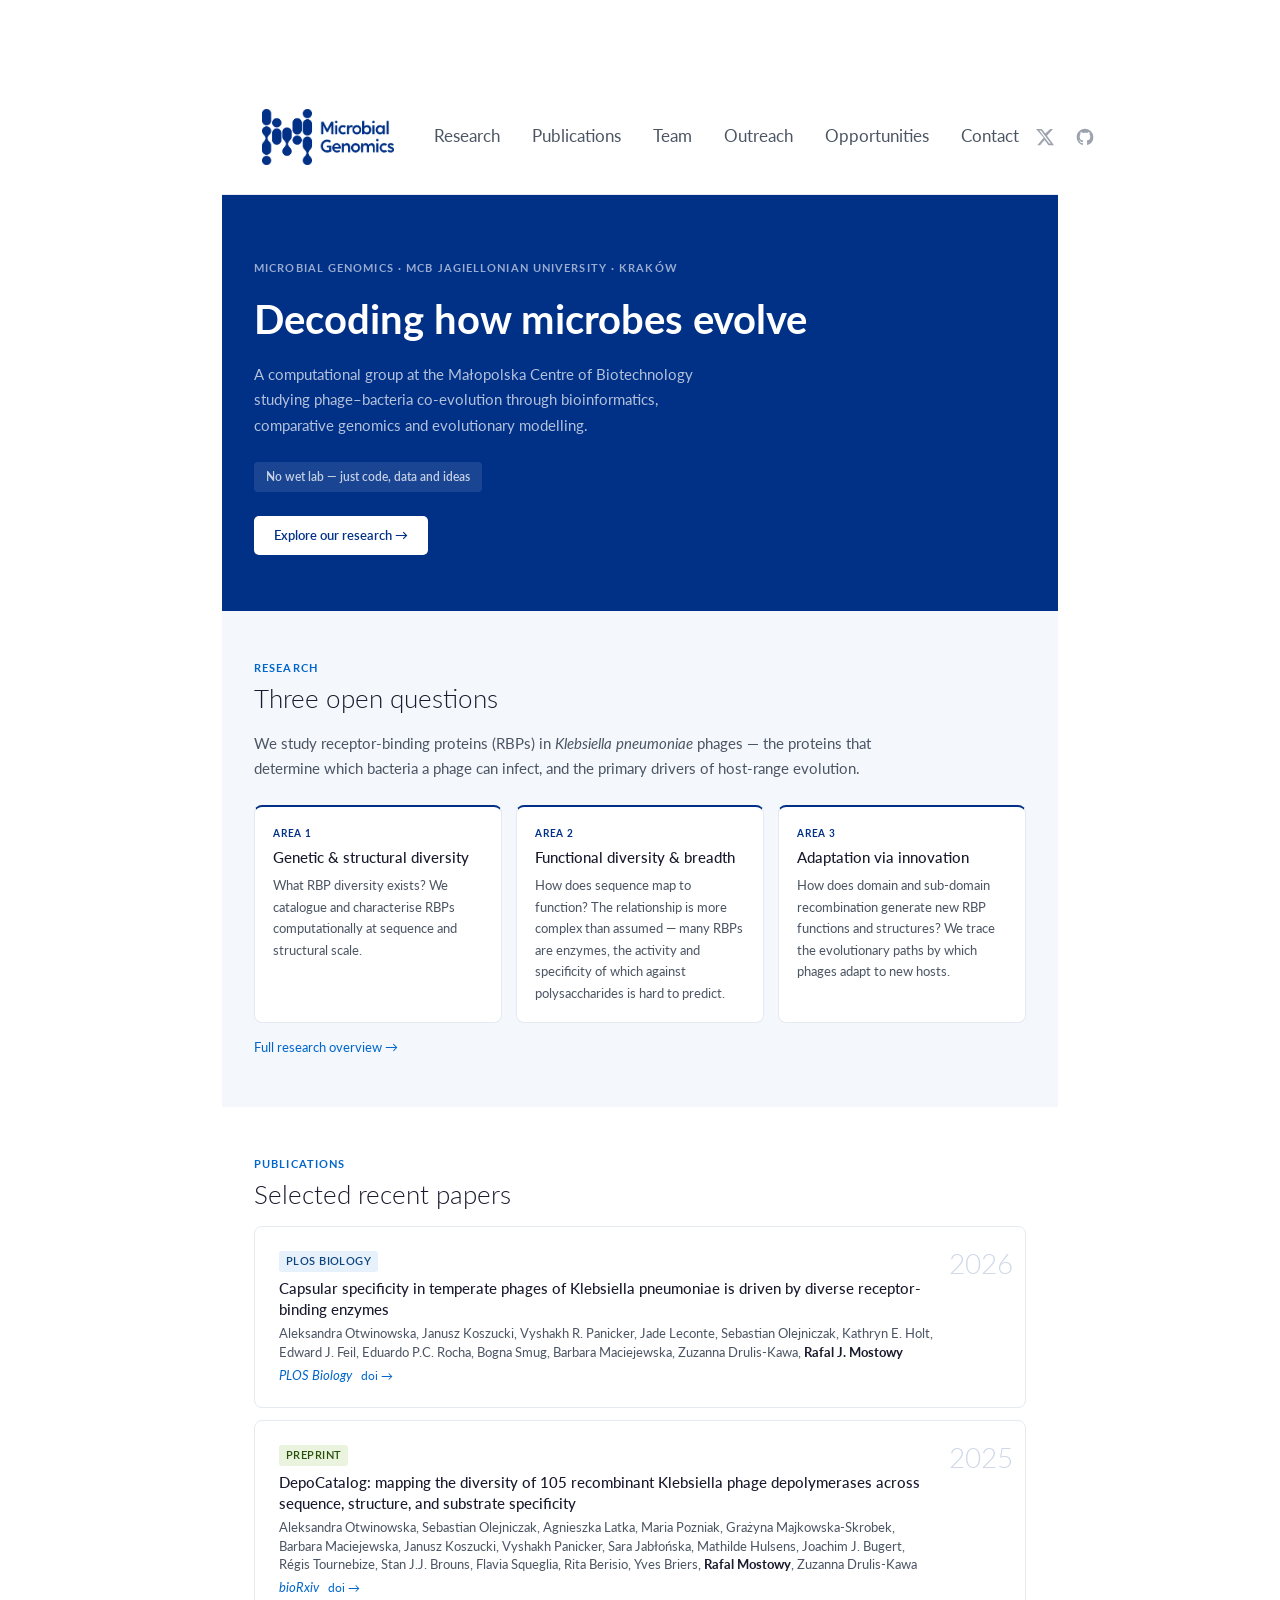
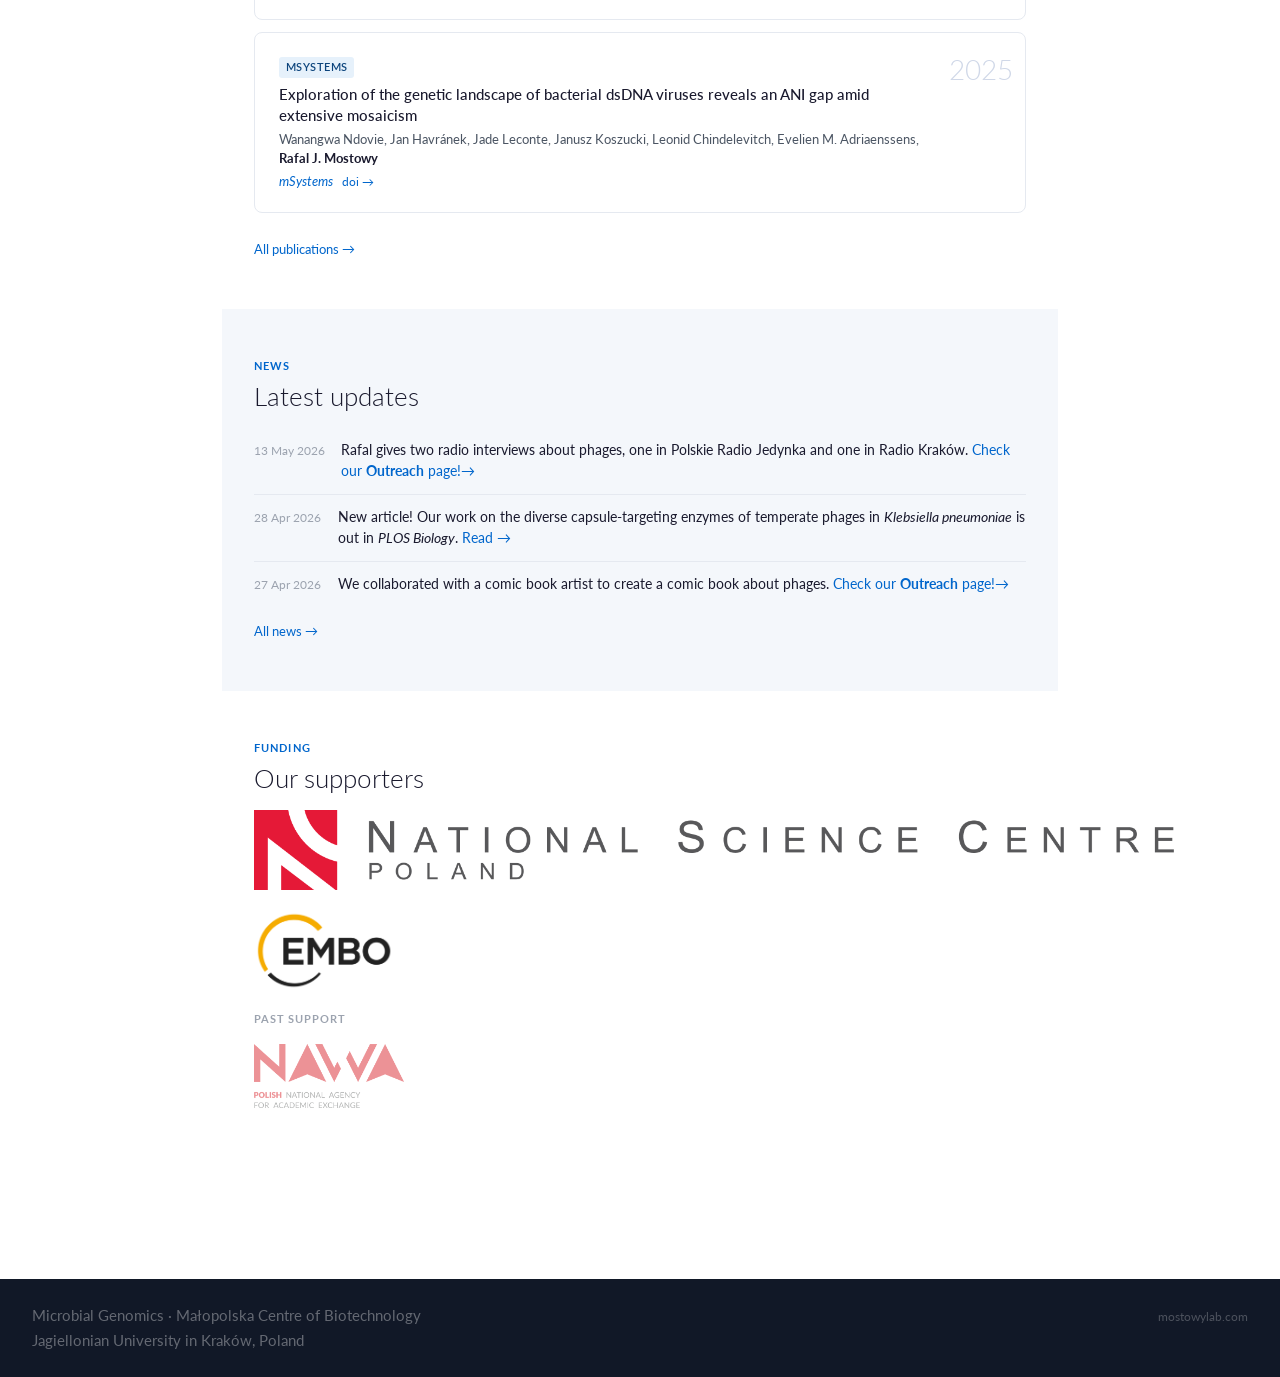
==== index.html @ a16e52ce "Built site for gh-pages" ====
<!DOCTYPE html>
<html xmlns="http://www.w3.org/1999/xhtml" lang="en" xml:lang="en"><head>

<meta charset="utf-8">
<meta name="generator" content="quarto-1.9.37">

<meta name="viewport" content="width=device-width, initial-scale=1.0, user-scalable=yes">


<title>Microbial Genomics — Mostowy Lab – Microbial Genomics</title>
<style>
/* Default styles provided by pandoc.
** See https://pandoc.org/MANUAL.html#variables-for-html for config info.
*/
code{white-space: pre-wrap;}
span.smallcaps{font-variant: small-caps;}
div.columns{display: flex; gap: min(4vw, 1.5em);}
div.column{flex: auto; overflow-x: auto;}
div.hanging-indent{margin-left: 1.5em; text-indent: -1.5em;}
ul.task-list{list-style: none;}
ul.task-list li input[type="checkbox"] {
  width: 0.8em;
  margin: 0 0.8em 0.2em -1em; /* quarto-specific, see https://github.com/quarto-dev/quarto-cli/issues/4556 */ 
  vertical-align: middle;
}
</style>


<script src="site_libs/quarto-nav/quarto-nav.js"></script>
<script src="site_libs/quarto-nav/headroom.min.js"></script>
<script src="site_libs/clipboard/clipboard.min.js"></script>
<script src="site_libs/quarto-search/autocomplete.umd.js"></script>
<script src="site_libs/quarto-search/fuse.min.js"></script>
<script src="site_libs/quarto-search/quarto-search.js"></script>
<meta name="quarto:offset" content="./">
<link href="./assets/favicon.png" rel="icon" type="image/png">
<script src="site_libs/quarto-html/quarto.js" type="module"></script>
<script src="site_libs/quarto-html/tabsets/tabsets.js" type="module"></script>
<script src="site_libs/quarto-html/popper.min.js"></script>
<script src="site_libs/quarto-html/tippy.umd.min.js"></script>
<script src="site_libs/quarto-html/anchor.min.js"></script>
<link href="site_libs/quarto-html/tippy.css" rel="stylesheet">
<link href="site_libs/quarto-html/quarto-syntax-highlighting-7f8f88aac4f3542376d5c11b86a4c14d.css" rel="stylesheet" id="quarto-text-highlighting-styles">
<script src="site_libs/bootstrap/bootstrap.min.js"></script>
<link href="site_libs/bootstrap/bootstrap-icons.css" rel="stylesheet">
<link href="site_libs/bootstrap/bootstrap-13ce6108a38e2e1c3322c3dd5537827d.min.css" rel="stylesheet" append-hash="true" id="quarto-bootstrap" data-mode="light">
<script id="quarto-search-options" type="application/json">{
  "location": "navbar",
  "copy-button": false,
  "collapse-after": 3,
  "panel-placement": "end",
  "type": "overlay",
  "limit": 50,
  "keyboard-shortcut": [
    "f",
    "/",
    "s"
  ],
  "show-item-context": false,
  "language": {
    "search-no-results-text": "No results",
    "search-matching-documents-text": "matching documents",
    "search-copy-link-title": "Copy link to search",
    "search-hide-matches-text": "Hide additional matches",
    "search-more-match-text": "more match in this document",
    "search-more-matches-text": "more matches in this document",
    "search-clear-button-title": "Clear",
    "search-text-placeholder": "",
    "search-detached-cancel-button-title": "Cancel",
    "search-submit-button-title": "Submit",
    "search-label": "Search"
  }
}</script>
<style>html{ scroll-behavior: smooth; }</style>


<link rel="stylesheet" href="styles.css">
<meta property="og:title" content="Microbial Genomics — Mostowy Lab">
<meta property="og:image" content="https://mostowylab.com/assets/logo.png">
<meta property="og:site_name" content="Microbial Genomics">
<meta property="og:image:alt" content="Microbial Genomics">
<meta property="og:image:height" content="1140">
<meta property="og:image:width" content="2690">
<meta name="twitter:title" content="Microbial Genomics — Mostowy Lab">
<meta name="twitter:image" content="https://mostowylab.com/assets/logo.png">
<meta name="twitter:image:alt" content="Microbial Genomics">
<meta name="twitter:image-height" content="1140">
<meta name="twitter:image-width" content="2690">
<meta name="twitter:card" content="summary_large_image">
</head>

<body class="nav-fixed quarto-light">

<div id="quarto-search-results"></div>
  <header id="quarto-header" class="headroom fixed-top">
    <nav class="navbar navbar-expand-lg " data-bs-theme="dark">
      <div class="navbar-container container-fluid">
        <div class="quarto-navbar-tools tools-end">
</div>
          <div id="quarto-search" class="" title="Search"></div>
      </div> <!-- /container-fluid -->
    </nav>
</header>
<!-- content -->
<div id="quarto-content" class="quarto-container page-columns page-rows-contents page-layout-full page-navbar">
<!-- sidebar -->
<!-- margin-sidebar -->
    
<!-- main -->
<main class="content column-page" id="quarto-document-content"><header id="title-block-header" class="quarto-title-block"></header>
<nav id="site-nav">
  <div id="nav-left"></div>

  <div id="site-nav-inner">
    <a href="./" id="nav-logo">
      <img src="assets/logo.png" alt="Microbial Genomics">
    </a>
    <div id="nav-links">
      <a href="research.html">Research</a>
      <a href="publications.html">Publications</a>
      <a href="team.html">Team</a>
      <a href="outreach.html">Outreach</a>
      <a href="opportunities.html">Opportunities</a>
      <a href="contact.html">Contact</a>
    </div>
  </div>

  <div id="nav-right">
    <div id="nav-icons">
      <a href="https://twitter.com/RafalMostowy" target="_blank" aria-label="Twitter">
        <svg xmlns="http://www.w3.org/2000/svg" width="20" height="20" viewbox="0 0 24 24" fill="currentColor"><path d="M18.244 2.25h3.308l-7.227 8.26 8.502 11.24H16.17l-4.714-6.231-5.401 6.231H2.744l7.737-8.835L1.254 2.25H8.08l4.253 5.622 5.912-5.622zm-1.161 17.52h1.833L7.084 4.126H5.117z"></path></svg>
      </a>
      <a href="https://github.com/bioinf-mcb" target="_blank" aria-label="GitHub">
        <svg xmlns="http://www.w3.org/2000/svg" width="20" height="20" viewbox="0 0 24 24" fill="currentColor"><path d="M12 2C6.477 2 2 6.484 2 12.017c0 4.425 2.865 8.18 6.839 9.504.5.092.682-.217.682-.483 0-.237-.008-.868-.013-1.703-2.782.605-3.369-1.343-3.369-1.343-.454-1.158-1.11-1.466-1.11-1.466-.908-.62.069-.608.069-.608 1.003.07 1.531 1.032 1.531 1.032.892 1.53 2.341 1.088 2.91.832.092-.647.35-1.088.636-1.338-2.22-.253-4.555-1.113-4.555-4.951 0-1.093.39-1.988 1.029-2.688-.103-.253-.446-1.272.098-2.65 0 0 .84-.27 2.75 1.026A9.564 9.564 0 0112 6.844c.85.004 1.705.115 2.504.337 1.909-1.296 2.747-1.027 2.747-1.027.546 1.379.202 2.398.1 2.651.64.7 1.028 1.595 1.028 2.688 0 3.848-2.339 4.695-4.566 4.943.359.309.678.92.678 1.855 0 1.338-.012 2.419-.012 2.747 0 .268.18.58.688.482A10.019 10.019 0 0022 12.017C22 6.484 17.522 2 12 2z"></path></svg>
      </a>
    </div>
    <button id="nav-hamburger" aria-label="Toggle menu" aria-expanded="false">
      <span></span><span></span><span></span>
    </button>
  </div>
</nav>

<style>
#quarto-header { display: none !important; }

/* ── Desktop: 3-column flex ── */
#site-nav {
  position: sticky;
  top: 0;
  z-index: 1000;
  width: 100%;
  background: #fff;
  border-bottom: 0.5px solid #E5E9F0;
  display: flex;
  align-items: center;
  height: 116px;
  padding: 0 40px;
  box-sizing: border-box;
}

#nav-left  { flex: 1; }
#nav-right { flex: 1; display: flex; align-items: center; justify-content: flex-end; gap: 20px; }

#site-nav-inner {
  display: flex;
  align-items: center;
  flex-shrink: 0;
}

#nav-logo {
  display: flex;
  align-items: center;
  margin-right: 24px;
  border: none !important;
  text-decoration: none;
  flex-shrink: 0;
}
#nav-logo img {
  height: 56px;
  width: auto;
  mix-blend-mode: multiply;
  display: block;
}

#nav-links {
  display: flex;
  align-items: center;
  gap: 0;
}
#nav-links a {
  font-family: 'Lato', sans-serif;
  font-size: 17px;
  font-weight: 400;
  color: #4B5563;
  padding: 8px 16px;
  border-radius: 4px;
  border: none !important;
  text-decoration: none;
  white-space: nowrap;
  transition: color 0.15s, background 0.15s;
}
#nav-links a:hover { color: #003087; background: #F4F7FB; }

#nav-icons { display: flex; align-items: center; gap: 20px; }
#nav-icons a {
  color: #9CA3AF;
  border: none !important;
  text-decoration: none;
  display: flex;
  align-items: center;
  transition: color 0.15s;
}
#nav-icons a:hover { color: #003087; }

/* Hamburger — hidden on desktop */
#nav-hamburger {
  display: none;
  flex-direction: column;
  justify-content: center;
  gap: 5px;
  width: 36px;
  height: 36px;
  background: none;
  border: none;
  cursor: pointer;
  padding: 4px;
  border-radius: 4px;
}
#nav-hamburger span {
  display: block;
  width: 24px;
  height: 2px;
  background: #4B5563;
  border-radius: 2px;
  transition: all 0.25s;
  transform-origin: center;
}
/* Animate to X when open */
#nav-hamburger.open span:nth-child(1) { transform: translateY(7px) rotate(45deg); }
#nav-hamburger.open span:nth-child(2) { opacity: 0; }
#nav-hamburger.open span:nth-child(3) { transform: translateY(-7px) rotate(-45deg); }

/* ── Mobile: below 820px ── */
@media (max-width: 820px) {
  #site-nav {
    height: auto;
    min-height: 72px;
    flex-wrap: wrap;
    padding: 0 20px;
    align-items: center;
  }

  /* Hide spacer */
  #nav-left { display: none; }

  /* Logo takes natural width */
  #site-nav-inner { flex: 1; }
  #nav-logo img { height: 40px; }

  /* Right: just icons + hamburger */
  #nav-right {
    flex: 0;
    gap: 16px;
    padding: 16px 0;
  }

  #nav-hamburger { display: flex; }

  /* Nav links: hidden by default, shown when open */
  #nav-links {
    display: none;
    flex-direction: column;
    align-items: flex-start;
    width: 100%;
    padding: 8px 0 16px;
    border-top: 0.5px solid #E5E9F0;
    gap: 0;
    /* Full-width row below logo+icons */
    order: 10;
    flex-basis: 100%;
  }
  #nav-links.open { display: flex; }
  #nav-links a {
    width: 100%;
    font-size: 16px;
    padding: 10px 4px;
    border-radius: 0;
    border-bottom: 0.5px solid #F4F7FB !important;
  }
  #nav-links a:last-child { border-bottom: none !important; }
}
</style>

<script>
document.addEventListener("DOMContentLoaded", function () {
  var btn   = document.getElementById("nav-hamburger");
  var links = document.getElementById("nav-links");
  if (!btn || !links) return;
  btn.addEventListener("click", function () {
    var open = links.classList.toggle("open");
    btn.classList.toggle("open", open);
    btn.setAttribute("aria-expanded", open);
  });
  // Close menu when a link is clicked
  links.querySelectorAll("a").forEach(function (a) {
    a.addEventListener("click", function () {
      links.classList.remove("open");
      btn.classList.remove("open");
      btn.setAttribute("aria-expanded", false);
    });
  });
});
</script>




<!-- HERO -->
<div class="hero-section">
  <div class="hero-inner">
    <div class="hero-eyebrow">Microbial Genomics · MCB Jagiellonian University · Kraków</div>
    <h1 class="hero-h1"><strong>Decoding how microbes evolve</strong></h1>
    <p class="hero-sub">A computational group at the Małopolska Centre of Biotechnology studying phage–bacteria co-evolution through bioinformatics, comparative genomics and evolutionary modelling.</p>
    <div class="hero-badge">No wet lab — just code, data and ideas</div><br>
    <a class="hero-cta" href="research.html">Explore our research →</a>
  </div>
</div>

<!-- RESEARCH AREAS -->
<div class="section-wrap section-wrap--surface">
  <div class="section-inner">
    <div class="eyebrow">Research</div>
    <h2 class="section-title anchored">Three open questions</h2>
    <p class="section-sub">We study receptor-binding proteins (RBPs) in <em>Klebsiella pneumoniae</em> phages — the proteins that determine which bacteria a phage can infect, and the primary drivers of host-range evolution.</p>
    <div class="cards-grid">
      <div class="research-card">
        <div class="card-area">Area 1</div>
        <div class="card-title">Genetic &amp; structural diversity</div>
        <div class="card-body">What RBP diversity exists? We catalogue and characterise RBPs computationally at sequence and structural scale.</div>
      </div>
      <div class="research-card">
        <div class="card-area">Area 2</div>
        <div class="card-title">Functional diversity &amp; breadth</div>
        <div class="card-body">How does sequence map to function? The relationship is more complex than assumed — many RBPs are enzymes, the activity and specificity of which against polysaccharides is hard to predict.</div>
      </div>
      <div class="research-card">
        <div class="card-area">Area 3</div>
        <div class="card-title">Adaptation via innovation</div>
        <div class="card-body">How does domain and sub-domain recombination generate new RBP functions and structures? We trace the evolutionary paths by which phages adapt to new hosts.</div>
      </div>
    </div>
    <a class="section-more" href="research.html">Full research overview →</a>
  </div>
</div>
<div class="section-wrap section-wrap--white"><div class="section-inner"><div class="eyebrow">Publications</div><h2 class="section-title anchored">Selected recent papers</h2><div class="pub-list"><div class="pub-card"><div><div class="pub-badges"><span class="pub-badge badge-published">PLOS Biology</span></div><div class="pub-title">Capsular specificity in temperate phages of Klebsiella pneumoniae is driven by diverse receptor-binding enzymes</div><div class="pub-authors">Aleksandra Otwinowska, Janusz Koszucki, Vyshakh R. Panicker, Jade Leconte, Sebastian Olejniczak, Kathryn E. Holt, Edward J. Feil, Eduardo P.C. Rocha, Bogna Smug, Barbara Maciejewska, Zuzanna Drulis-Kawa, <span class="pi">Rafal J. Mostowy</span></div><div class="pub-journal"><em>PLOS Biology</em> <a class="pub-doi" href="https://doi.org/10.1371/journal.pbio.3003716" target="_blank">doi →</a></div></div><div class="pub-year-big">2026</div></div>
<div class="pub-card"><div><div class="pub-badges"><span class="pub-badge badge-preprint">Preprint</span></div><div class="pub-title">DepoCatalog: mapping the diversity of 105 recombinant Klebsiella phage depolymerases across sequence, structure, and substrate specificity</div><div class="pub-authors">Aleksandra Otwinowska, Sebastian Olejniczak, Agnieszka Latka, Maria Pozniak, Grażyna Majkowska-Skrobek, Barbara Maciejewska, Janusz Koszucki, Vyshakh Panicker, Sara Jabłońska, Mathilde Hulsens, Joachim J. Bugert, Régis Tournebize, Stan J.J. Brouns, Flavia Squeglia, Rita Berisio, Yves Briers, <span class="pi">Rafal Mostowy</span>, Zuzanna Drulis-Kawa</div><div class="pub-journal"><em>bioRxiv</em> <a class="pub-doi" href="https://doi.org/10.1101/2025.09.09.675204" target="_blank">doi →</a></div></div><div class="pub-year-big">2025</div></div>
<div class="pub-card"><div><div class="pub-badges"><span class="pub-badge badge-published">mSystems</span></div><div class="pub-title">Exploration of the genetic landscape of bacterial dsDNA viruses reveals an ANI gap amid extensive mosaicism</div><div class="pub-authors">Wanangwa Ndovie, Jan Havránek, Jade Leconte, Janusz Koszucki, Leonid Chindelevitch, Evelien M. Adriaenssens, <span class="pi">Rafal J. Mostowy</span></div><div class="pub-journal"><em>mSystems</em> <a class="pub-doi" href="https://doi.org/10.1128/msystems.01661-24" target="_blank">doi →</a></div></div><div class="pub-year-big">2025</div></div>
</div><a class="section-more" href="publications.html">All publications →</a></div></div>
<!-- NEWS -->
<div class="section-wrap section-wrap--surface">
  <div class="section-inner">
    <div class="eyebrow">News</div>
    <h2 class="section-title anchored">Latest updates</h2>
    <div class="news-list">
<div class="news-row">
<div class="news-date">
13 May 2026
</div>
<div class="news-text">
Rafal gives two radio interviews about phages, one in Polskie Radio Jedynka and one in Radio Kraków. <a href="https://mostowylab.com/outreach.html" target="_blank">Check our <strong>Outreach</strong> page!→</a>
</div>
</div>
<div class="news-row">
<div class="news-date">
28 Apr 2026
</div>
<div class="news-text">
New article! Our work on the diverse capsule-targeting enzymes of temperate phages in <em>Klebsiella pneumoniae</em> is out in <em>PLOS Biology</em>. <a href="https://doi.org/10.1101/2025.06.25.661490" target="_blank">Read →</a>
</div>
</div>
<div class="news-row">
<div class="news-date">
27 Apr 2026
</div>
<div class="news-text">
We collaborated with a comic book artist to create a comic book about phages. <a href="https://mostowylab.com/outreach.html" target="_blank">Check our <strong>Outreach</strong> page!→</a>
</div>
</div>
    </div>
    <a class="section-more" href="news.html">All news →</a>
  </div>
</div>

<!-- FUNDING -->
<div class="section-wrap section-wrap--white">
  <div class="section-inner">
    <div class="eyebrow">Funding</div>
    <h2 class="section-title anchored">Our supporters</h2>
    <div class="funder-row">
      <img src="assets/ncn_logo.png" alt="National Science Centre Poland (NCN)">
      <img src="assets/embo_logo.png" alt="EMBO">
    </div>
    <div class="funder-past-label">Past support</div>
    <div class="funder-row funder-row--past">
      <img src="assets/nawa_logo.png" alt="NAWA">
    </div>
  </div>
</div>



</main> <!-- /main -->
<script id="quarto-html-after-body" type="application/javascript">
  window.document.addEventListener("DOMContentLoaded", function (event) {
    const icon = "";
    const anchorJS = new window.AnchorJS();
    anchorJS.options = {
      placement: 'right',
      icon: icon
    };
    anchorJS.add('.anchored');
    const isCodeAnnotation = (el) => {
      for (const clz of el.classList) {
        if (clz.startsWith('code-annotation-')) {                     
          return true;
        }
      }
      return false;
    }
    const onCopySuccess = function(e) {
      // button target
      const button = e.trigger;
      // don't keep focus
      button.blur();
      // flash "checked"
      button.classList.add('code-copy-button-checked');
      var currentTitle = button.getAttribute("title");
      button.setAttribute("title", "Copied!");
      let tooltip;
      if (window.bootstrap) {
        button.setAttribute("data-bs-toggle", "tooltip");
        button.setAttribute("data-bs-placement", "left");
        button.setAttribute("data-bs-title", "Copied!");
        tooltip = new bootstrap.Tooltip(button, 
          { trigger: "manual", 
            customClass: "code-copy-button-tooltip",
            offset: [0, -8]});
        tooltip.show();    
      }
      setTimeout(function() {
        if (tooltip) {
          tooltip.hide();
          button.removeAttribute("data-bs-title");
          button.removeAttribute("data-bs-toggle");
          button.removeAttribute("data-bs-placement");
        }
        button.setAttribute("title", currentTitle);
        button.classList.remove('code-copy-button-checked');
      }, 1000);
      // clear code selection
      e.clearSelection();
    }
    const getTextToCopy = function(trigger) {
      const outerScaffold = trigger.parentElement.cloneNode(true);
      const codeEl = outerScaffold.querySelector('code');
      for (const childEl of codeEl.children) {
        if (isCodeAnnotation(childEl)) {
          childEl.remove();
        }
      }
      return codeEl.innerText;
    }
    const clipboard = new window.ClipboardJS('.code-copy-button:not([data-in-quarto-modal])', {
      text: getTextToCopy
    });
    clipboard.on('success', onCopySuccess);
    if (window.document.getElementById('quarto-embedded-source-code-modal')) {
      const clipboardModal = new window.ClipboardJS('.code-copy-button[data-in-quarto-modal]', {
        text: getTextToCopy,
        container: window.document.getElementById('quarto-embedded-source-code-modal')
      });
      clipboardModal.on('success', onCopySuccess);
    }
      var localhostRegex = new RegExp(/^(?:http|https):\/\/localhost\:?[0-9]*\//);
      var mailtoRegex = new RegExp(/^mailto:/);
        var filterRegex = new RegExp("https:\/\/mostowylab\.com");
      var isInternal = (href) => {
          return filterRegex.test(href) || localhostRegex.test(href) || mailtoRegex.test(href);
      }
      // Inspect non-navigation links and adorn them if external
     var links = window.document.querySelectorAll('a[href]:not(.nav-link):not(.navbar-brand):not(.toc-action):not(.sidebar-link):not(.sidebar-item-toggle):not(.pagination-link):not(.no-external):not([aria-hidden]):not(.dropdown-item):not(.quarto-navigation-tool):not(.about-link)');
      for (var i=0; i<links.length; i++) {
        const link = links[i];
        if (!isInternal(link.href)) {
          // undo the damage that might have been done by quarto-nav.js in the case of
          // links that we want to consider external
          if (link.dataset.originalHref !== undefined) {
            link.href = link.dataset.originalHref;
          }
            // target, if specified
            link.setAttribute("target", "_blank");
            if (link.getAttribute("rel") === null) {
              link.setAttribute("rel", "noopener");
            }
        }
      }
    function tippyHover(el, contentFn, onTriggerFn, onUntriggerFn) {
      const config = {
        allowHTML: true,
        maxWidth: 500,
        delay: 100,
        arrow: false,
        appendTo: function(el) {
            return el.parentElement;
        },
        interactive: true,
        interactiveBorder: 10,
        theme: 'quarto',
        placement: 'bottom-start',
      };
      if (contentFn) {
        config.content = contentFn;
      }
      if (onTriggerFn) {
        config.onTrigger = onTriggerFn;
      }
      if (onUntriggerFn) {
        config.onUntrigger = onUntriggerFn;
      }
      window.tippy(el, config); 
    }
    const noterefs = window.document.querySelectorAll('a[role="doc-noteref"]');
    for (var i=0; i<noterefs.length; i++) {
      const ref = noterefs[i];
      tippyHover(ref, function() {
        // use id or data attribute instead here
        let href = ref.getAttribute('data-footnote-href') || ref.getAttribute('href');
        try { href = new URL(href).hash; } catch {}
        const id = href.replace(/^#\/?/, "");
        const note = window.document.getElementById(id);
        if (note) {
          return note.innerHTML;
        } else {
          return "";
        }
      });
    }
    const xrefs = window.document.querySelectorAll('a.quarto-xref');
    const processXRef = (id, note) => {
      // Strip column container classes
      const stripColumnClz = (el) => {
        el.classList.remove("page-full", "page-columns");
        if (el.children) {
          for (const child of el.children) {
            stripColumnClz(child);
          }
        }
      }
      stripColumnClz(note)
      if (id === null || id.startsWith('sec-')) {
        // Special case sections, only their first couple elements
        const container = document.createElement("div");
        if (note.children && note.children.length > 2) {
          container.appendChild(note.children[0].cloneNode(true));
          for (let i = 1; i < note.children.length; i++) {
            const child = note.children[i];
            if (child.tagName === "P" && child.innerText === "") {
              continue;
            } else {
              container.appendChild(child.cloneNode(true));
              break;
            }
          }
          if (window.Quarto?.typesetMath) {
            window.Quarto.typesetMath(container);
          }
          return container.innerHTML
        } else {
          if (window.Quarto?.typesetMath) {
            window.Quarto.typesetMath(note);
          }
          return note.innerHTML;
        }
      } else {
        // Remove any anchor links if they are present
        const anchorLink = note.querySelector('a.anchorjs-link');
        if (anchorLink) {
          anchorLink.remove();
        }
        if (window.Quarto?.typesetMath) {
          window.Quarto.typesetMath(note);
        }
        if (note.classList.contains("callout")) {
          return note.outerHTML;
        } else {
          return note.innerHTML;
        }
      }
    }
    for (var i=0; i<xrefs.length; i++) {
      const xref = xrefs[i];
      tippyHover(xref, undefined, function(instance) {
        instance.disable();
        let url = xref.getAttribute('href');
        let hash = undefined; 
        if (url.startsWith('#')) {
          hash = url;
        } else {
          try { hash = new URL(url).hash; } catch {}
        }
        if (hash) {
          const id = hash.replace(/^#\/?/, "");
          const note = window.document.getElementById(id);
          if (note !== null) {
            try {
              const html = processXRef(id, note.cloneNode(true));
              instance.setContent(html);
            } finally {
              instance.enable();
              instance.show();
            }
          } else {
            // See if we can fetch this
            fetch(url.split('#')[0])
            .then(res => res.text())
            .then(html => {
              const parser = new DOMParser();
              const htmlDoc = parser.parseFromString(html, "text/html");
              const note = htmlDoc.getElementById(id);
              if (note !== null) {
                const html = processXRef(id, note);
                instance.setContent(html);
              } 
            }).finally(() => {
              instance.enable();
              instance.show();
            });
          }
        } else {
          // See if we can fetch a full url (with no hash to target)
          // This is a special case and we should probably do some content thinning / targeting
          fetch(url)
          .then(res => res.text())
          .then(html => {
            const parser = new DOMParser();
            const htmlDoc = parser.parseFromString(html, "text/html");
            const note = htmlDoc.querySelector('main.content');
            if (note !== null) {
              // This should only happen for chapter cross references
              // (since there is no id in the URL)
              // remove the first header
              if (note.children.length > 0 && note.children[0].tagName === "HEADER") {
                note.children[0].remove();
              }
              const html = processXRef(null, note);
              instance.setContent(html);
            } 
          }).finally(() => {
            instance.enable();
            instance.show();
          });
        }
      }, function(instance) {
      });
    }
        let selectedAnnoteEl;
        const selectorForAnnotation = ( cell, annotation) => {
          let cellAttr = 'data-code-cell="' + cell + '"';
          let lineAttr = 'data-code-annotation="' +  annotation + '"';
          const selector = 'span[' + cellAttr + '][' + lineAttr + ']';
          return selector;
        }
        const selectCodeLines = (annoteEl) => {
          const doc = window.document;
          const targetCell = annoteEl.getAttribute("data-target-cell");
          const targetAnnotation = annoteEl.getAttribute("data-target-annotation");
          const annoteSpan = window.document.querySelector(selectorForAnnotation(targetCell, targetAnnotation));
          const lines = annoteSpan.getAttribute("data-code-lines").split(",");
          const lineIds = lines.map((line) => {
            return targetCell + "-" + line;
          })
          let top = null;
          let height = null;
          let parent = null;
          if (lineIds.length > 0) {
              //compute the position of the single el (top and bottom and make a div)
              const el = window.document.getElementById(lineIds[0]);
              top = el.offsetTop;
              height = el.offsetHeight;
              parent = el.parentElement.parentElement;
            if (lineIds.length > 1) {
              const lastEl = window.document.getElementById(lineIds[lineIds.length - 1]);
              const bottom = lastEl.offsetTop + lastEl.offsetHeight;
              height = bottom - top;
            }
            if (top !== null && height !== null && parent !== null) {
              // cook up a div (if necessary) and position it 
              let div = window.document.getElementById("code-annotation-line-highlight");
              if (div === null) {
                div = window.document.createElement("div");
                div.setAttribute("id", "code-annotation-line-highlight");
                div.style.position = 'absolute';
                parent.appendChild(div);
              }
              div.style.top = top - 2 + "px";
              div.style.height = height + 4 + "px";
              div.style.left = 0;
              let gutterDiv = window.document.getElementById("code-annotation-line-highlight-gutter");
              if (gutterDiv === null) {
                gutterDiv = window.document.createElement("div");
                gutterDiv.setAttribute("id", "code-annotation-line-highlight-gutter");
                gutterDiv.style.position = 'absolute';
                const codeCell = window.document.getElementById(targetCell);
                const gutter = codeCell.querySelector('.code-annotation-gutter');
                gutter.appendChild(gutterDiv);
              }
              gutterDiv.style.top = top - 2 + "px";
              gutterDiv.style.height = height + 4 + "px";
            }
            selectedAnnoteEl = annoteEl;
          }
        };
        const unselectCodeLines = () => {
          const elementsIds = ["code-annotation-line-highlight", "code-annotation-line-highlight-gutter"];
          elementsIds.forEach((elId) => {
            const div = window.document.getElementById(elId);
            if (div) {
              div.remove();
            }
          });
          selectedAnnoteEl = undefined;
        };
          // Handle positioning of the toggle
      window.addEventListener(
        "resize",
        throttle(() => {
          elRect = undefined;
          if (selectedAnnoteEl) {
            selectCodeLines(selectedAnnoteEl);
          }
        }, 10)
      );
      function throttle(fn, ms) {
      let throttle = false;
      let timer;
        return (...args) => {
          if(!throttle) { // first call gets through
              fn.apply(this, args);
              throttle = true;
          } else { // all the others get throttled
              if(timer) clearTimeout(timer); // cancel #2
              timer = setTimeout(() => {
                fn.apply(this, args);
                timer = throttle = false;
              }, ms);
          }
        };
      }
        // Attach click handler to the DT
        const annoteDls = window.document.querySelectorAll('dt[data-target-cell]');
        for (const annoteDlNode of annoteDls) {
          annoteDlNode.addEventListener('click', (event) => {
            const clickedEl = event.target;
            if (clickedEl !== selectedAnnoteEl) {
              unselectCodeLines();
              const activeEl = window.document.querySelector('dt[data-target-cell].code-annotation-active');
              if (activeEl) {
                activeEl.classList.remove('code-annotation-active');
              }
              selectCodeLines(clickedEl);
              clickedEl.classList.add('code-annotation-active');
            } else {
              // Unselect the line
              unselectCodeLines();
              clickedEl.classList.remove('code-annotation-active');
            }
          });
        }
    const findCites = (el) => {
      const parentEl = el.parentElement;
      if (parentEl) {
        const cites = parentEl.dataset.cites;
        if (cites) {
          return {
            el,
            cites: cites.split(' ')
          };
        } else {
          return findCites(el.parentElement)
        }
      } else {
        return undefined;
      }
    };
    var bibliorefs = window.document.querySelectorAll('a[role="doc-biblioref"]');
    for (var i=0; i<bibliorefs.length; i++) {
      const ref = bibliorefs[i];
      const citeInfo = findCites(ref);
      if (citeInfo) {
        tippyHover(citeInfo.el, function() {
          var popup = window.document.createElement('div');
          citeInfo.cites.forEach(function(cite) {
            var citeDiv = window.document.createElement('div');
            citeDiv.classList.add('hanging-indent');
            citeDiv.classList.add('csl-entry');
            var biblioDiv = window.document.getElementById('ref-' + cite);
            if (biblioDiv) {
              citeDiv.innerHTML = biblioDiv.innerHTML;
            }
            popup.appendChild(citeDiv);
          });
          return popup.innerHTML;
        });
      }
    }
  });
  </script>
</div> <!-- /content -->
<footer class="footer">
  <div class="nav-footer">
    <div class="nav-footer-left">
<p>Microbial Genomics · Małopolska Centre of Biotechnology Jagiellonian University in Kraków, Poland</p>
</div>   
    <div class="nav-footer-center">
      &nbsp;
    </div>
    <div class="nav-footer-right">
<p><a href="https://mostowylab.com">mostowylab.com</a></p>
</div>
  </div>
</footer>




<script src="site_libs/quarto-html/zenscroll-min.js"></script>
</body></html>
---- site_libs/quarto-html/tippy.css ----
.tippy-box[data-animation=fade][data-state=hidden]{opacity:0}[data-tippy-root]{max-width:calc(100vw - 10px)}.tippy-box{position:relative;background-color:#333;color:#fff;border-radius:4px;font-size:14px;line-height:1.4;white-space:normal;outline:0;transition-property:transform,visibility,opacity}.tippy-box[data-placement^=top]>.tippy-arrow{bottom:0}.tippy-box[data-placement^=top]>.tippy-arrow:before{bottom:-7px;left:0;border-width:8px 8px 0;border-top-color:initial;transform-origin:center top}.tippy-box[data-placement^=bottom]>.tippy-arrow{top:0}.tippy-box[data-placement^=bottom]>.tippy-arrow:before{top:-7px;left:0;border-width:0 8px 8px;border-bottom-color:initial;transform-origin:center bottom}.tippy-box[data-placement^=left]>.tippy-arrow{right:0}.tippy-box[data-placement^=left]>.tippy-arrow:before{border-width:8px 0 8px 8px;border-left-color:initial;right:-7px;transform-origin:center left}.tippy-box[data-placement^=right]>.tippy-arrow{left:0}.tippy-box[data-placement^=right]>.tippy-arrow:before{left:-7px;border-width:8px 8px 8px 0;border-right-color:initial;transform-origin:center right}.tippy-box[data-inertia][data-state=visible]{transition-timing-function:cubic-bezier(.54,1.5,.38,1.11)}.tippy-arrow{width:16px;height:16px;color:#333}.tippy-arrow:before{content:"";position:absolute;border-color:transparent;border-style:solid}.tippy-content{position:relative;padding:5px 9px;z-index:1}
---- site_libs/quarto-html/quarto-syntax-highlighting-7f8f88aac4f3542376d5c11b86a4c14d.css ----
/* quarto syntax highlight colors */
:root {
  --quarto-hl-ot-color: #003B4F;
  --quarto-hl-at-color: #657422;
  --quarto-hl-ss-color: #20794D;
  --quarto-hl-an-color: #5E5E5E;
  --quarto-hl-fu-color: #4758AB;
  --quarto-hl-st-color: #20794D;
  --quarto-hl-cf-color: #003B4F;
  --quarto-hl-op-color: #5E5E5E;
  --quarto-hl-er-color: #AD0000;
  --quarto-hl-bn-color: #AD0000;
  --quarto-hl-al-color: #AD0000;
  --quarto-hl-va-color: #111111;
  --quarto-hl-bu-color: inherit;
  --quarto-hl-ex-color: inherit;
  --quarto-hl-pp-color: #AD0000;
  --quarto-hl-in-color: #5E5E5E;
  --quarto-hl-vs-color: #20794D;
  --quarto-hl-wa-color: #5E5E5E;
  --quarto-hl-do-color: #5E5E5E;
  --quarto-hl-im-color: #00769E;
  --quarto-hl-ch-color: #20794D;
  --quarto-hl-dt-color: #AD0000;
  --quarto-hl-fl-color: #AD0000;
  --quarto-hl-co-color: #5E5E5E;
  --quarto-hl-cv-color: #5E5E5E;
  --quarto-hl-cn-color: #8f5902;
  --quarto-hl-sc-color: #5E5E5E;
  --quarto-hl-dv-color: #AD0000;
  --quarto-hl-kw-color: #003B4F;
}

/* other quarto variables */
:root {
  --quarto-font-monospace: SFMono-Regular, Menlo, Monaco, Consolas, "Liberation Mono", "Courier New", monospace;
}

/* syntax highlight based on Pandoc's rules */
pre > code.sourceCode > span {
  color: #003B4F;
}

code.sourceCode > span {
  color: #003B4F;
}

div.sourceCode,
div.sourceCode pre.sourceCode {
  color: #003B4F;
}

/* Normal */
code span {
  color: #003B4F;
}

/* Alert */
code span.al {
  color: #AD0000;
  font-style: inherit;
}

/* Annotation */
code span.an {
  color: #5E5E5E;
  font-style: inherit;
}

/* Attribute */
code span.at {
  color: #657422;
  font-style: inherit;
}

/* BaseN */
code span.bn {
  color: #AD0000;
  font-style: inherit;
}

/* BuiltIn */
code span.bu {
  font-style: inherit;
}

/* ControlFlow */
code span.cf {
  color: #003B4F;
  font-weight: bold;
  font-style: inherit;
}

/* Char */
code span.ch {
  color: #20794D;
  font-style: inherit;
}

/* Constant */
code span.cn {
  color: #8f5902;
  font-style: inherit;
}

/* Comment */
code span.co {
  color: #5E5E5E;
  font-style: inherit;
}

/* CommentVar */
code span.cv {
  color: #5E5E5E;
  font-style: italic;
}

/* Documentation */
code span.do {
  color: #5E5E5E;
  font-style: italic;
}

/* DataType */
code span.dt {
  color: #AD0000;
  font-style: inherit;
}

/* DecVal */
code span.dv {
  color: #AD0000;
  font-style: inherit;
}

/* Error */
code span.er {
  color: #AD0000;
  font-style: inherit;
}

/* Extension */
code span.ex {
  font-style: inherit;
}

/* Float */
code span.fl {
  color: #AD0000;
  font-style: inherit;
}

/* Function */
code span.fu {
  color: #4758AB;
  font-style: inherit;
}

/* Import */
code span.im {
  color: #00769E;
  font-style: inherit;
}

/* Information */
code span.in {
  color: #5E5E5E;
  font-style: inherit;
}

/* Keyword */
code span.kw {
  color: #003B4F;
  font-weight: bold;
  font-style: inherit;
}

/* Operator */
code span.op {
  color: #5E5E5E;
  font-style: inherit;
}

/* Other */
code span.ot {
  color: #003B4F;
  font-style: inherit;
}

/* Preprocessor */
code span.pp {
  color: #AD0000;
  font-style: inherit;
}

/* SpecialChar */
code span.sc {
  color: #5E5E5E;
  font-style: inherit;
}

/* SpecialString */
code span.ss {
  color: #20794D;
  font-style: inherit;
}

/* String */
code span.st {
  color: #20794D;
  font-style: inherit;
}

/* Variable */
code span.va {
  color: #111111;
  font-style: inherit;
}

/* VerbatimString */
code span.vs {
  color: #20794D;
  font-style: inherit;
}

/* Warning */
code span.wa {
  color: #5E5E5E;
  font-style: italic;
}

.prevent-inlining {
  content: "</";
}

/*# sourceMappingURL=789ad8cd35626ba772517505b42a116e.css.map */
---- styles.css ----
/* ============================================================
   Mostowy Lab — mostowylab.com
   Typeface: Lato (Google Fonts)
   Palette: Deep Ocean — exact from context.md
   ============================================================ */

@import url('https://fonts.googleapis.com/css2?family=Lato:ital,wght@0,300;0,400;0,700;1,400&display=swap');

/* ── Design tokens ── */
:root {
  --color-primary:      #003087;
  --color-accent:       #0066CC;
  --color-bg-page:      #FFFFFF;
  --color-bg-surface:   #F4F7FB;
  --color-bg-footer:    #111827;
  --color-text-primary: #1A1A2E;
  --color-text-muted:   #4B5563;
  --color-text-faint:   #9CA3AF;
  --color-border:       #E5E9F0;
  --color-border-light: #C7D3E8;
}

/* ── Base reset ── */
*, *::before, *::after { box-sizing: border-box; }

body {
  font-family: 'Lato', sans-serif !important;
  font-size: 15px;
  line-height: 1.65;
  color: var(--color-text-primary);
  background: var(--color-bg-page);
  -webkit-font-smoothing: antialiased;
}

/* ── Global link ── */
a {
  color: var(--color-accent);
  text-decoration: none;
  transition: color 0.15s;
}
a:hover { color: var(--color-primary); text-decoration: none; }

/* ── Navbar ── */
.navbar {
  height: 58px !important;
  background-color: #FFFFFF !important;
  border-bottom: 0.5px solid var(--color-border) !important;
  box-shadow: none !important;
  padding: 0 32px !important;
}

/* 3-column grid: [spacer] [logo+links centered] [icons right] */
.navbar > .container-fluid {
  display: grid !important;
  grid-template-columns: 1fr auto 1fr !important;
  align-items: center !important;
  height: 58px;
}

/* The brand (logo) and collapse (links) form the center column together */
.navbar-brand {
  grid-column: 2 !important;
  display: flex !important;
  align-items: center !important;
  margin-right: 0 !important;
  padding: 0 !important;
}

.navbar-collapse {
  grid-column: 2 !important;
  display: flex !important;
  align-items: center !important;
}

/* Right-side icons pushed to the far right */
.navbar-nav:last-child,
#quarto-header .navbar-nav[aria-label],
.navbar > .container-fluid > *:last-child {
  grid-column: 3 !important;
  justify-self: end !important;
  margin-left: auto !important;
}

/* Logo */
.navbar-brand img {
  height: 28px !important;
  width: auto;
  mix-blend-mode: multiply;
  margin-right: 20px;
}

/* Hide text title when logo is present */
.navbar-brand .navbar-title { display: none !important; }

.navbar-nav .nav-link {
  font-family: 'Lato', sans-serif !important;
  font-size: 15px !important;
  font-weight: 400 !important;
  color: var(--color-text-muted) !important;
  letter-spacing: 0 !important;
  text-transform: none !important;
  padding: 0 14px !important;
  transition: color 0.15s;
}
.navbar-nav .nav-link:hover,
.navbar-nav .nav-link.active {
  color: var(--color-primary) !important;
}

/* Mobile: revert to stacked */
@media (max-width: 991px) {
  .navbar > .container-fluid {
    display: flex !important;
  }
  .navbar-brand { grid-column: unset !important; }
  .navbar-collapse { grid-column: unset !important; display: block !important; }
}


/* ── Page layout — strip Quarto's default column padding ── */
/* page-layout: full removes Bootstrap container, so we manage width ourselves */
#quarto-content > * { padding: 0 !important; }
.page-full { padding: 0 !important; }

/* ── Section wrapper pattern ── */
/* Each section is full-bleed; inner div caps content at max-width */
.section-wrap {
  padding: 48px 32px;
}
.section-wrap--surface { background: var(--color-bg-surface); }
.section-wrap--white   { background: var(--color-bg-page); }

.section-inner {
  max-width: 860px;
  margin: 0 auto;
}

/* ── Eyebrow + H2 section title pattern ── */
.eyebrow {
  font-size: 11px;
  font-weight: 700;
  text-transform: uppercase;
  letter-spacing: 0.1em;
  color: var(--color-accent);
  margin-bottom: 6px;
}

.section-title {
  font-family: 'Lato', sans-serif !important;
  font-size: 26px !important;
  font-weight: 300 !important;
  line-height: 1.2 !important;
  color: var(--color-text-primary) !important;
  margin-top: 0 !important;
  margin-bottom: 16px !important;
  border: none !important;
  text-transform: none !important;
  letter-spacing: 0 !important;
  padding-bottom: 0 !important;
}

.section-sub {
  font-size: 14.5px;
  color: var(--color-text-muted);
  line-height: 1.75;
  max-width: 620px;
  margin-bottom: 24px;
}

.section-more {
  display: inline-block;
  font-size: 13px;
  color: var(--color-accent);
  margin-top: 14px;
  font-weight: 400;
  border: none;
}
.section-more:hover { color: var(--color-primary); border: none; }

/* ── Hero ── */
.hero-section {
  background: var(--color-primary);
  padding: 64px 32px 56px;
}

.hero-inner {
  max-width: 860px;
  margin: 0 auto;
}

.hero-eyebrow {
  font-size: 11px;
  font-weight: 700;
  text-transform: uppercase;
  letter-spacing: 0.1em;
  color: rgba(255,255,255,0.6);
  margin-bottom: 20px;
}

.hero-h1 strong { font-weight: 700 !important; }
.hero-h1 {
  font-family: 'Lato', sans-serif !important;
  font-size: 40px !important;
  font-weight: 300 !important;
  line-height: 1.12 !important;
  color: #ffffff !important;
  margin: 0 0 20px !important;
  border: none !important;
  text-transform: none !important;
  letter-spacing: 0 !important;
}

.hero-sub {
  font-size: 14.5px;
  font-weight: 400;
  color: rgba(255,255,255,0.7);
  max-width: 460px;
  line-height: 1.75;
  margin-bottom: 24px;
}

.hero-badge {
  display: inline-block;
  background: rgba(255,255,255,0.1);
  color: rgba(255,255,255,0.75);
  font-size: 12px;
  font-weight: 600;
  padding: 5px 12px;
  border-radius: 4px;
  margin-bottom: 24px;
}

.hero-cta {
  display: inline-block;
  background: #ffffff;
  color: var(--color-primary) !important;
  font-size: 13px;
  font-weight: 600;
  padding: 9px 20px;
  border-radius: 5px;
  border: none !important;
  transition: opacity 0.15s;
}
.hero-cta:hover { opacity: 0.9; color: var(--color-primary) !important; border: none !important; }

/* ── Research cards ── */
.cards-grid {
  display: grid;
  grid-template-columns: repeat(3, 1fr);
  gap: 14px;
  margin-top: 24px;
}

.research-card {
  background: #fff;
  border: 0.5px solid var(--color-border);
  border-top: 2.5px solid var(--color-primary);
  border-radius: 8px;
  padding: 18px;
}

.card-area {
  font-size: 10px;
  font-weight: 700;
  text-transform: uppercase;
  letter-spacing: 0.08em;
  color: var(--color-primary);
  margin-bottom: 6px;
}

.card-title {
  font-size: 14.5px;
  font-weight: 500;
  line-height: 1.35;
  color: var(--color-text-primary);
  margin-bottom: 8px;
}

.card-body {
  font-size: 13px;
  color: var(--color-text-muted);
  line-height: 1.65;
}

/* ── Publication cards ── */
.pub-list { margin-top: 8px; }

.pub-year-group { margin-bottom: 28px; }

.pub-year-label {
  font-size: 11px;
  font-weight: 700;
  text-transform: uppercase;
  letter-spacing: 0.08em;
  color: var(--color-text-muted);
  margin-bottom: 10px;
  padding-left: 12px;
  border-left: 2.5px solid var(--color-primary);
}

.pub-card {
  background: #fff;
  border: 0.5px solid var(--color-border);
  border-radius: 8px;
  padding: 20px 24px;
  margin-bottom: 12px;
  display: grid;
  grid-template-columns: 1fr 52px;
  gap: 16px;
  align-items: start;
}

.pub-year-big {
  font-size: 28px;
  font-weight: 300;
  color: #D0D8E8;
  text-align: right;
  line-height: 1;
  padding-top: 2px;
}

.pub-badges { margin-bottom: 6px; }

.pub-badge {
  display: inline-block;
  font-size: 10.5px;
  font-weight: 600;
  letter-spacing: 0.04em;
  padding: 2px 7px;
  border-radius: 3px;
  margin-right: 5px;
  text-transform: uppercase;
}
.badge-preprint  { background: #EAF3DE; color: #27500A; }
.badge-published { background: #E6F1FB; color: #0C447C; }

.pub-title {
  font-size: 15px;
  font-weight: 500;
  line-height: 1.4;
  color: var(--color-text-primary);
  margin-bottom: 5px;
}

.pub-authors {
  font-size: 12.5px;
  color: var(--color-text-muted);
  line-height: 1.5;
  margin-bottom: 3px;
}
.pub-authors .pi { font-weight: 700; color: var(--color-text-primary); }

.pub-journal {
  font-size: 12.5px;
  color: var(--color-accent);
  font-style: italic;
}

.pub-doi {
  font-size: 12px;
  color: var(--color-accent);
  font-style: normal;
  margin-left: 6px;
  border: none;
}
.pub-doi:hover { color: var(--color-primary); }

/* ── News list ── */
.news-list { margin-top: 8px; }

.news-row {
  display: flex;
  gap: 16px;
  padding: 12px 0;
  border-bottom: 0.5px solid var(--color-border);
  align-items: baseline;
}
.news-row:last-child { border-bottom: none; }

.news-date {
  font-size: 12px;
  font-weight: 400;
  color: var(--color-text-faint);
  min-width: 68px;
  flex-shrink: 0;
  font-variant-numeric: tabular-nums;
}

.news-text {
  font-size: 13.5px;
  color: var(--color-text-primary);
  line-height: 1.55;
}

/* ── Funder strip ── */
.funder-row {
  display: flex;
  flex-wrap: wrap;
  gap: 20px;
  align-items: center;
  margin-top: 16px;
}
.funder-row img { height: 80px; border: none; }
.funder-row--past img { opacity: 0.5; height: 64px; }
.funder-past-label {
  font-size: 11px;
  font-weight: 700;
  text-transform: uppercase;
  letter-spacing: 0.08em;
  color: var(--color-text-faint);
  margin-top: 20px;
  margin-bottom: 8px;
}

/* ── Quarto overrides ── */

/* Strip default h2 styling from flatly */
h1, h2, h3, h4 {
  font-family: 'Lato', sans-serif !important;
}

/* Inner-page h2 (non-homepage) */
main h2 {
  font-size: 22px !important;
  font-weight: 300 !important;
  color: var(--color-text-primary) !important;
  border-bottom: 0.5px solid var(--color-border) !important;
  padding-bottom: 8px !important;
  margin-top: 40px !important;
  margin-bottom: 16px !important;
  text-transform: none !important;
  letter-spacing: 0 !important;
}

/* Inner-page h3 */
main h3 {
  font-size: 15px !important;
  font-weight: 700 !important;
  color: var(--color-text-primary) !important;
  margin-top: 28px !important;
  margin-bottom: 8px !important;
  text-transform: none !important;
  letter-spacing: 0 !important;
  border: none !important;
}

/* Inner-page h1 (page title) */
.quarto-title h1.title {
  font-size: 32px !important;
  font-weight: 300 !important;
  color: var(--color-text-primary) !important;
  border: none !important;
  text-transform: none !important;
  padding-bottom: 0 !important;
}
.quarto-title {
  border-bottom: 0.5px solid var(--color-border);
  padding-bottom: 20px;
  margin-bottom: 32px;
}
.quarto-title-meta { display: none !important; }

/* ── Consistent content width on ALL pages ──
   Targets both default-layout and article-layout subpages */
.column-body,
.page-layout-article,
#quarto-content > .page-full > main,
#quarto-content > main {
  max-width: 900px !important;
  margin-left: auto !important;
  margin-right: auto !important;
  padding: 48px 32px !important;
  width: 100% !important;
  box-sizing: border-box !important;
}

/* Body paragraph */
p { font-size: 15px; line-height: 1.65; color: var(--color-text-primary); margin-bottom: 14px; }

/* Blockquote */
blockquote {
  border-left: 3px solid var(--color-primary) !important;
  background: var(--color-bg-surface);
  padding: 14px 20px !important;
  color: var(--color-text-muted) !important;
  font-style: italic;
  border-radius: 0 4px 4px 0;
  margin: 20px 0 !important;
}

/* Knowledge gap boxes (research page) */
.knowledge-gap {
  background: var(--color-bg-surface);
  border-radius: 6px;
  padding: 16px 20px;
  margin-bottom: 12px;
}
.knowledge-gap .gap-num {
  font-size: 10px;
  font-weight: 700;
  text-transform: uppercase;
  letter-spacing: 0.1em;
  color: var(--color-primary);
  margin-bottom: 4px;
}
.knowledge-gap p { margin-bottom: 0; font-size: 14px; }

/* Central question — two-column layout */
.central-question-grid {
  display: grid;
  grid-template-columns: 1fr 1fr;
  gap: 40px;
  align-items: center;
  margin: 16px 0 22px 0;
}

.central-question-grid img {
  width: 100%;
  border-radius: 8px;
}

@media (max-width: 640px) {
  .central-question-grid {
    grid-template-columns: 1fr;
  }
}

/* Model system */

.model-system-grid {
  display: grid;
  grid-template-columns: 1fr 1fr;
  gap: 40px;
  align-items: center;
  margin-top: 16px;
}

.model-system-grid img {
  width: 100%;
  border-radius: 8px;
}

/* Vision section — centred figure */
.vision-figure {
  text-align: center;
  margin: 16px 0 28px 0;
}

.vision-figure img {
  max-width: 480px;
  width: 100%;
}

.vision-figure figcaption {
  font-size: 12px;
  color: var(--color-text-faint);
  margin-top: 8px;
  font-style: italic;
}

/* Team grid */
.team-grid {
  display: grid;
  grid-template-columns: repeat(auto-fill, minmax(200px, 1fr));
  gap: 14px;
  margin-top: 20px;
}
.team-card {
  border: 0.5px solid var(--color-border);
  border-radius: 6px;
  padding: 16px 18px;
  background: #fff;
  transition: border-color 0.15s;
}
.team-card:hover { border-color: var(--color-primary); }
.team-card .name { font-size: 14px; font-weight: 700; color: var(--color-text-primary); margin-bottom: 2px; }
.team-card .role { font-size: 13px; color: var(--color-text-muted); }
.team-card .since { font-size: 12px; color: var(--color-text-faint); margin-top: 6px; }
.team-card a { color: var(--color-accent); font-size: 12px; border: none; }

/* Alumni table */
.alumni-table { width: 100%; border-collapse: collapse; font-size: 13.5px; margin-top: 16px; }
.alumni-table th {
  font-size: 11px; font-weight: 700; text-transform: uppercase; letter-spacing: 0.07em;
  color: var(--color-text-muted); border-bottom: 1.5px solid var(--color-border);
  padding: 8px 12px; text-align: left;
}
.alumni-table td { padding: 10px 12px; border-bottom: 0.5px solid var(--color-border); vertical-align: top; }
.alumni-table tr:last-child td { border-bottom: none; }

/* Footer override */
.nav-footer {
  background: var(--color-bg-footer) !important;
  color: rgba(255,255,255,0.35) !important;
  font-size: 12.5px !important;
  line-height: 1.6 !important;
  padding: 24px 32px !important;
  border-top: none !important;
}
.nav-footer a { color: rgba(255,255,255,0.35) !important; border: none; }
.nav-footer a:hover { color: rgba(255,255,255,0.7) !important; }
.nav-footer p, .nav-footer strong { color: rgba(255,255,255,0.35); margin: 0; font-weight: 400; }
.nav-footer-right { text-align: right; }
.nav-footer .nav-footer-right a { font-size: 12px; color: rgba(255,255,255,0.25) !important; }

/* Button */
.btn-lab {
  display: inline-block;
  background: var(--color-primary);
  color: #fff !important;
  font-size: 13px; font-weight: 600;
  padding: 9px 20px;
  border-radius: 5px;
  border: none !important;
  margin-top: 14px;
  transition: opacity 0.15s;
}
.btn-lab:hover { opacity: 0.88; color: #fff !important; }

/* HR */
hr { border: none !important; border-top: 0.5px solid var(--color-border) !important; margin: 32px 0 !important; }

/* Responsive */
@media (max-width: 720px) {
  .cards-grid { grid-template-columns: 1fr; }
  .section-wrap { padding: 36px 20px; }
  .hero-section { padding: 44px 20px 40px; }
  .hero-h1 strong { font-weight: 700 !important; }
.hero-h1 { font-size: 30px !important; }
  .pub-card { grid-template-columns: 1fr; }
  .pub-year-big { display: none; }
  .news-row { flex-direction: column; gap: 4px; }
}

/* ── News items (also handles Quarto fenced div syntax) ── */
.news-row {
  display: flex !important;
  gap: 16px !important;
  padding: 12px 0 !important;
  border-bottom: 0.5px solid var(--color-border) !important;
  align-items: baseline !important;
}
.news-row:last-child { border-bottom: none !important; }
.news-row p { margin: 0 !important; }

/* ── Outreach page ── */
.outreach-list { margin-top: 8px; }

.outreach-entry {
  display: grid;
  grid-template-columns: 110px 1fr;
  gap: 32px;
  padding: 32px 0;
  border-bottom: 0.5px solid var(--color-border);
  align-items: start;
}
.outreach-entry:first-child { border-top: 0.5px solid var(--color-border); }

.outreach-year {
  font-size: 36px;
  font-weight: 300;
  color: #D0D8E8;
  line-height: 1;
  margin-bottom: 8px;
}

.outreach-pill {
  display: inline-block;
  font-size: 10.5px;
  font-weight: 600;
  letter-spacing: 0.03em;
  padding: 2px 9px;
  border-radius: 3px;
}
.pill-comic   { background: #EAF3DE; color: #27500A; }
.pill-film    { background: #E6F1FB; color: #0C447C; }
.pill-lecture { background: #F3F4F6; color: #374151; }
.pill-interview { background: #FEF3C7; color: #92400E; }  /* amber */

.outreach-title {
  font-size: 15px;
  font-weight: 500;
  color: var(--color-text-primary);
  margin: 0 0 8px 0;
  line-height: 1.4;
}
.outreach-desc {
  font-size: 14px;
  color: var(--color-text-muted);
  line-height: 1.75;
  margin: 0 0 12px 0;
}
.outreach-links { display: flex; flex-wrap: wrap; gap: 16px; }
.outreach-links a { font-size: 13px; color: var(--color-accent); border: none; }
.outreach-links a:hover { text-decoration: underline; }

@media (max-width: 640px) {
  .outreach-entry { grid-template-columns: 1fr; gap: 12px; }
}
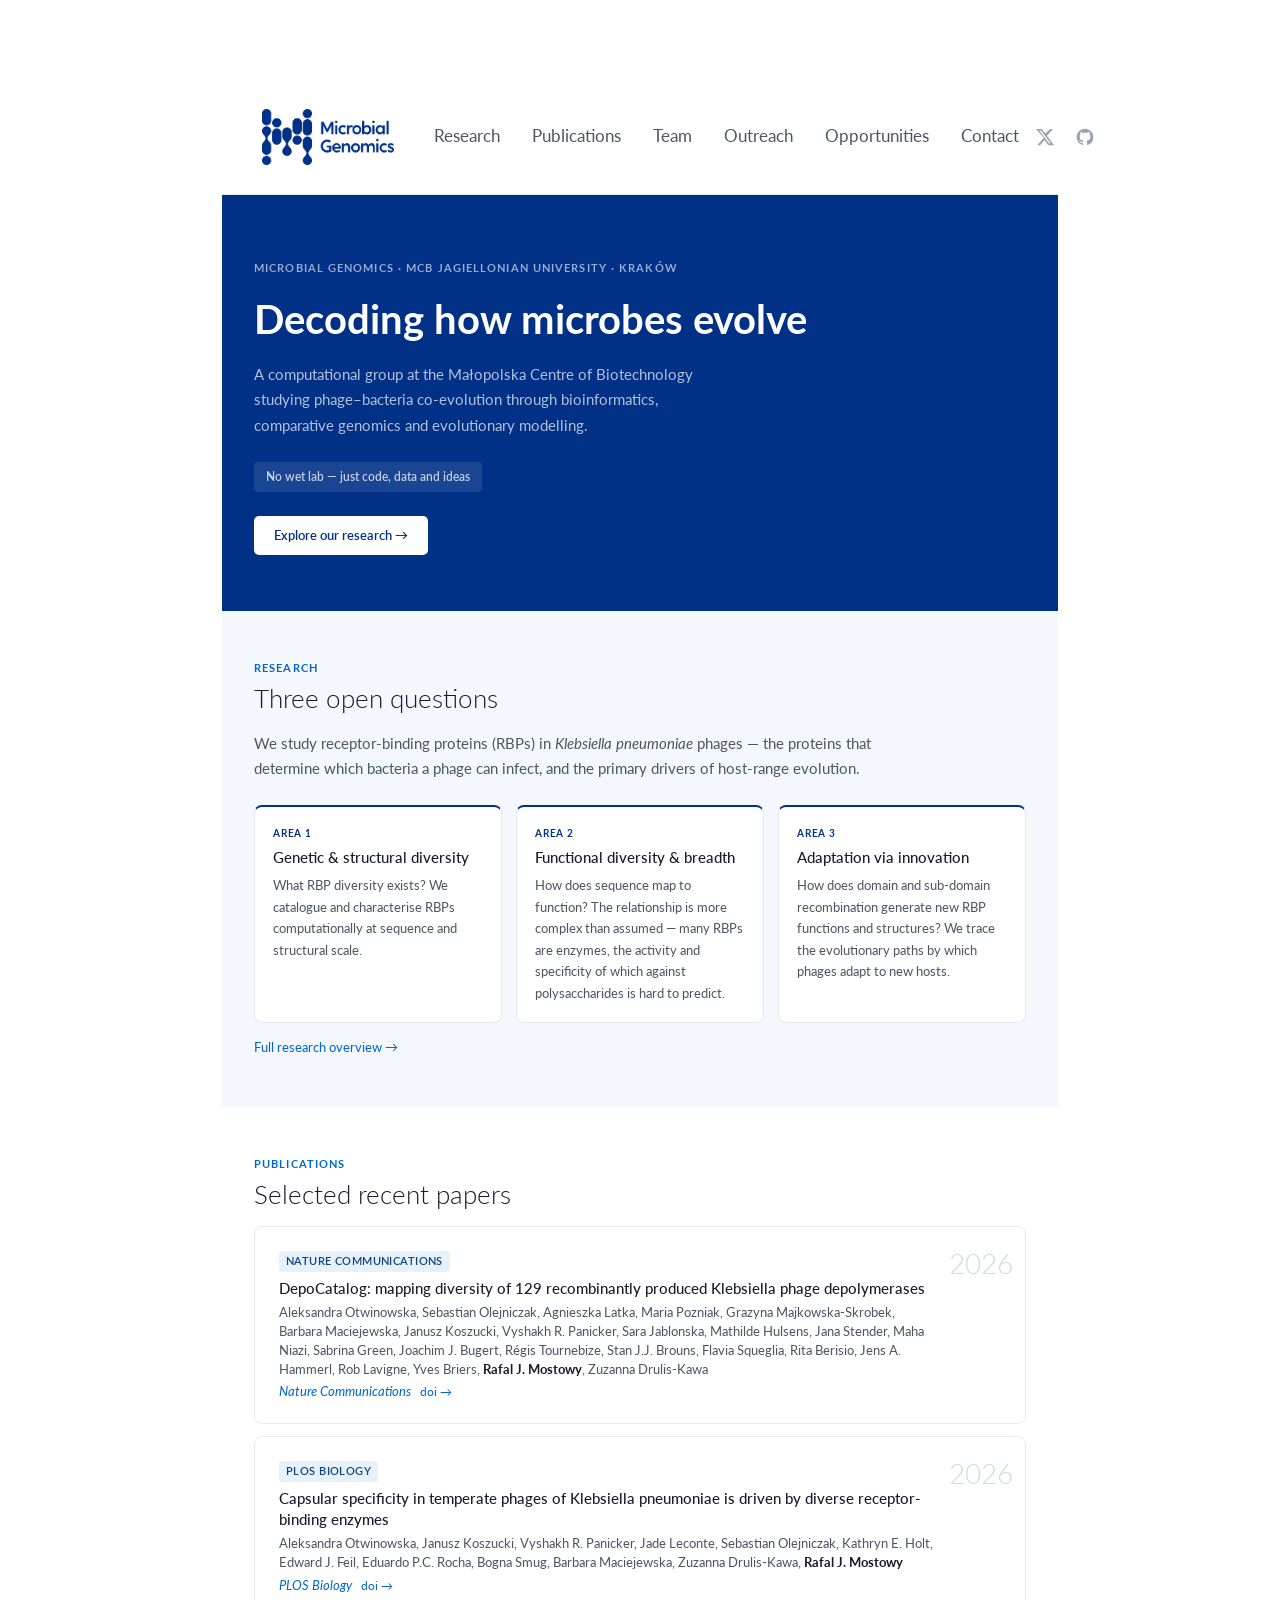
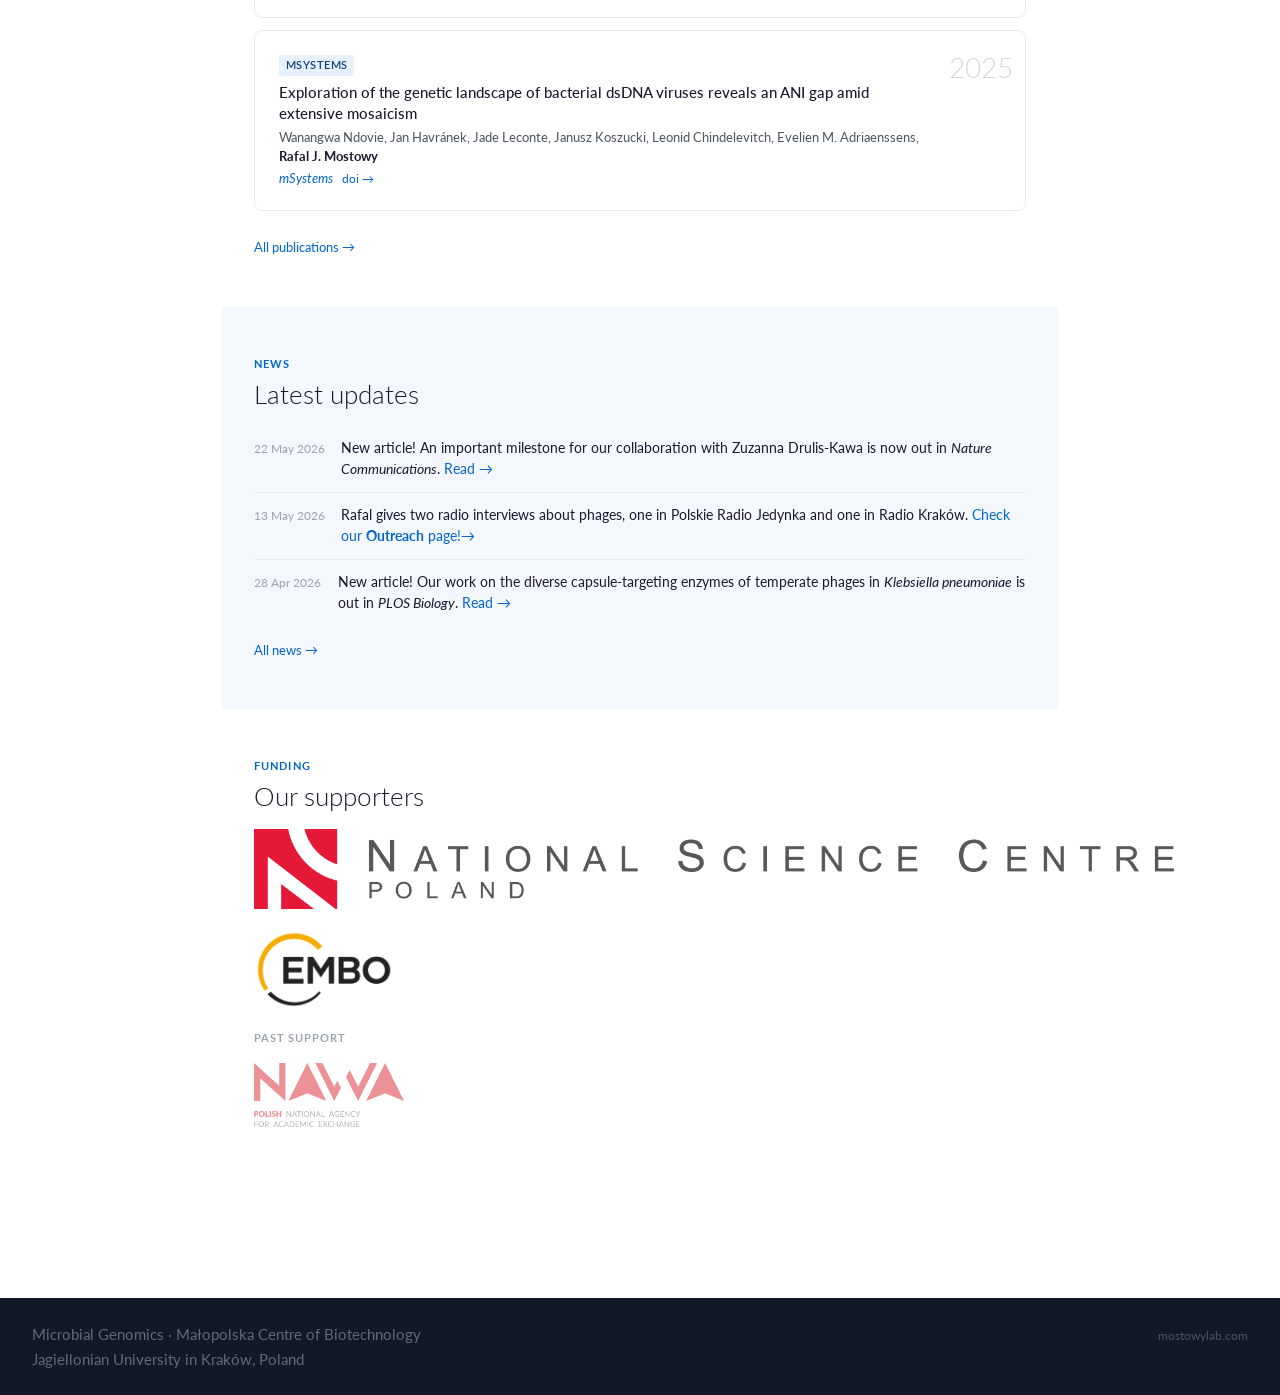
==== commit a8c98e2c: "Built site for gh-pages" ====
--- a/index.html
+++ b/index.html
@@ -352,8 +352,8 @@
     <a class="section-more" href="research.html">Full research overview →</a>
   </div>
 </div>
-<div class="section-wrap section-wrap--white"><div class="section-inner"><div class="eyebrow">Publications</div><h2 class="section-title anchored">Selected recent papers</h2><div class="pub-list"><div class="pub-card"><div><div class="pub-badges"><span class="pub-badge badge-published">PLOS Biology</span></div><div class="pub-title">Capsular specificity in temperate phages of Klebsiella pneumoniae is driven by diverse receptor-binding enzymes</div><div class="pub-authors">Aleksandra Otwinowska, Janusz Koszucki, Vyshakh R. Panicker, Jade Leconte, Sebastian Olejniczak, Kathryn E. Holt, Edward J. Feil, Eduardo P.C. Rocha, Bogna Smug, Barbara Maciejewska, Zuzanna Drulis-Kawa, <span class="pi">Rafal J. Mostowy</span></div><div class="pub-journal"><em>PLOS Biology</em> <a class="pub-doi" href="https://doi.org/10.1371/journal.pbio.3003716" target="_blank">doi →</a></div></div><div class="pub-year-big">2026</div></div>
-<div class="pub-card"><div><div class="pub-badges"><span class="pub-badge badge-preprint">Preprint</span></div><div class="pub-title">DepoCatalog: mapping the diversity of 105 recombinant Klebsiella phage depolymerases across sequence, structure, and substrate specificity</div><div class="pub-authors">Aleksandra Otwinowska, Sebastian Olejniczak, Agnieszka Latka, Maria Pozniak, Grażyna Majkowska-Skrobek, Barbara Maciejewska, Janusz Koszucki, Vyshakh Panicker, Sara Jabłońska, Mathilde Hulsens, Joachim J. Bugert, Régis Tournebize, Stan J.J. Brouns, Flavia Squeglia, Rita Berisio, Yves Briers, <span class="pi">Rafal Mostowy</span>, Zuzanna Drulis-Kawa</div><div class="pub-journal"><em>bioRxiv</em> <a class="pub-doi" href="https://doi.org/10.1101/2025.09.09.675204" target="_blank">doi →</a></div></div><div class="pub-year-big">2025</div></div>
+<div class="section-wrap section-wrap--white"><div class="section-inner"><div class="eyebrow">Publications</div><h2 class="section-title anchored">Selected recent papers</h2><div class="pub-list"><div class="pub-card"><div><div class="pub-badges"><span class="pub-badge badge-published">Nature Communications</span></div><div class="pub-title">DepoCatalog: mapping diversity of 129 recombinantly produced Klebsiella phage depolymerases</div><div class="pub-authors">Aleksandra Otwinowska, Sebastian Olejniczak, Agnieszka Latka, Maria Pozniak, Grazyna Majkowska-Skrobek, Barbara Maciejewska, Janusz Koszucki, Vyshakh R. Panicker, Sara Jablonska, Mathilde Hulsens, Jana Stender, Maha Niazi, Sabrina Green, Joachim J. Bugert, Régis Tournebize, Stan J.J. Brouns, Flavia Squeglia, Rita Berisio, Jens A. Hammerl, Rob Lavigne, Yves Briers, <span class="pi">Rafal J. Mostowy</span>, Zuzanna Drulis-Kawa</div><div class="pub-journal"><em>Nature Communications</em> <a class="pub-doi" href="https://doi.org/10.1038/s41467-026-73570-7" target="_blank">doi →</a></div></div><div class="pub-year-big">2026</div></div>
+<div class="pub-card"><div><div class="pub-badges"><span class="pub-badge badge-published">PLOS Biology</span></div><div class="pub-title">Capsular specificity in temperate phages of Klebsiella pneumoniae is driven by diverse receptor-binding enzymes</div><div class="pub-authors">Aleksandra Otwinowska, Janusz Koszucki, Vyshakh R. Panicker, Jade Leconte, Sebastian Olejniczak, Kathryn E. Holt, Edward J. Feil, Eduardo P.C. Rocha, Bogna Smug, Barbara Maciejewska, Zuzanna Drulis-Kawa, <span class="pi">Rafal J. Mostowy</span></div><div class="pub-journal"><em>PLOS Biology</em> <a class="pub-doi" href="https://doi.org/10.1371/journal.pbio.3003716" target="_blank">doi →</a></div></div><div class="pub-year-big">2026</div></div>
 <div class="pub-card"><div><div class="pub-badges"><span class="pub-badge badge-published">mSystems</span></div><div class="pub-title">Exploration of the genetic landscape of bacterial dsDNA viruses reveals an ANI gap amid extensive mosaicism</div><div class="pub-authors">Wanangwa Ndovie, Jan Havránek, Jade Leconte, Janusz Koszucki, Leonid Chindelevitch, Evelien M. Adriaenssens, <span class="pi">Rafal J. Mostowy</span></div><div class="pub-journal"><em>mSystems</em> <a class="pub-doi" href="https://doi.org/10.1128/msystems.01661-24" target="_blank">doi →</a></div></div><div class="pub-year-big">2025</div></div>
 </div><a class="section-more" href="publications.html">All publications →</a></div></div>
 <!-- NEWS -->
@@ -364,6 +364,14 @@
     <div class="news-list">
 <div class="news-row">
 <div class="news-date">
+22 May 2026
+</div>
+<div class="news-text">
+New article! An important milestone for our collaboration with Zuzanna Drulis-Kawa is now out in <em>Nature Communications</em>. <a href="https://www.nature.com/articles/s41467-026-73570-7" target="_blank">Read →</a>
+</div>
+</div>
+<div class="news-row">
+<div class="news-date">
 13 May 2026
 </div>
 <div class="news-text">
@@ -376,14 +384,6 @@
 </div>
 <div class="news-text">
 New article! Our work on the diverse capsule-targeting enzymes of temperate phages in <em>Klebsiella pneumoniae</em> is out in <em>PLOS Biology</em>. <a href="https://doi.org/10.1101/2025.06.25.661490" target="_blank">Read →</a>
-</div>
-</div>
-<div class="news-row">
-<div class="news-date">
-27 Apr 2026
-</div>
-<div class="news-text">
-We collaborated with a comic book artist to create a comic book about phages. <a href="https://mostowylab.com/outreach.html" target="_blank">Check our <strong>Outreach</strong> page!→</a>
 </div>
 </div>
     </div>
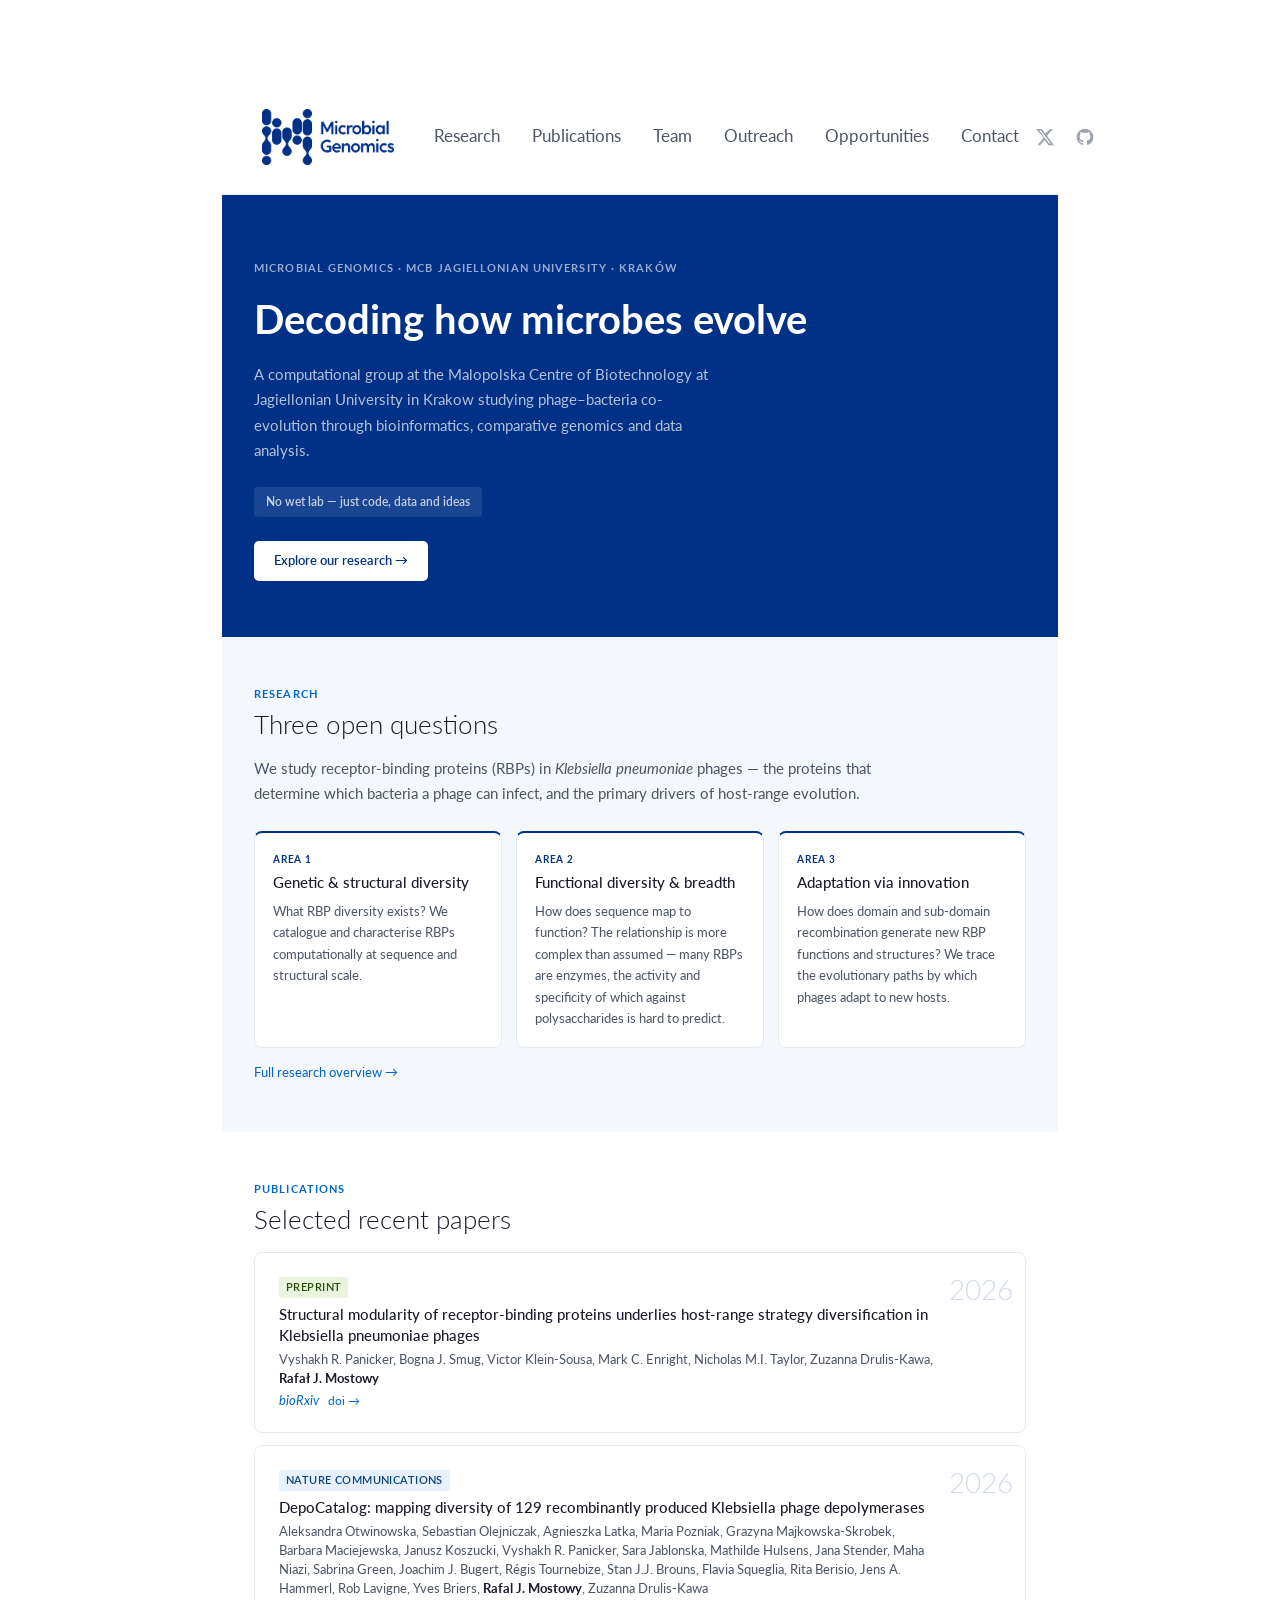
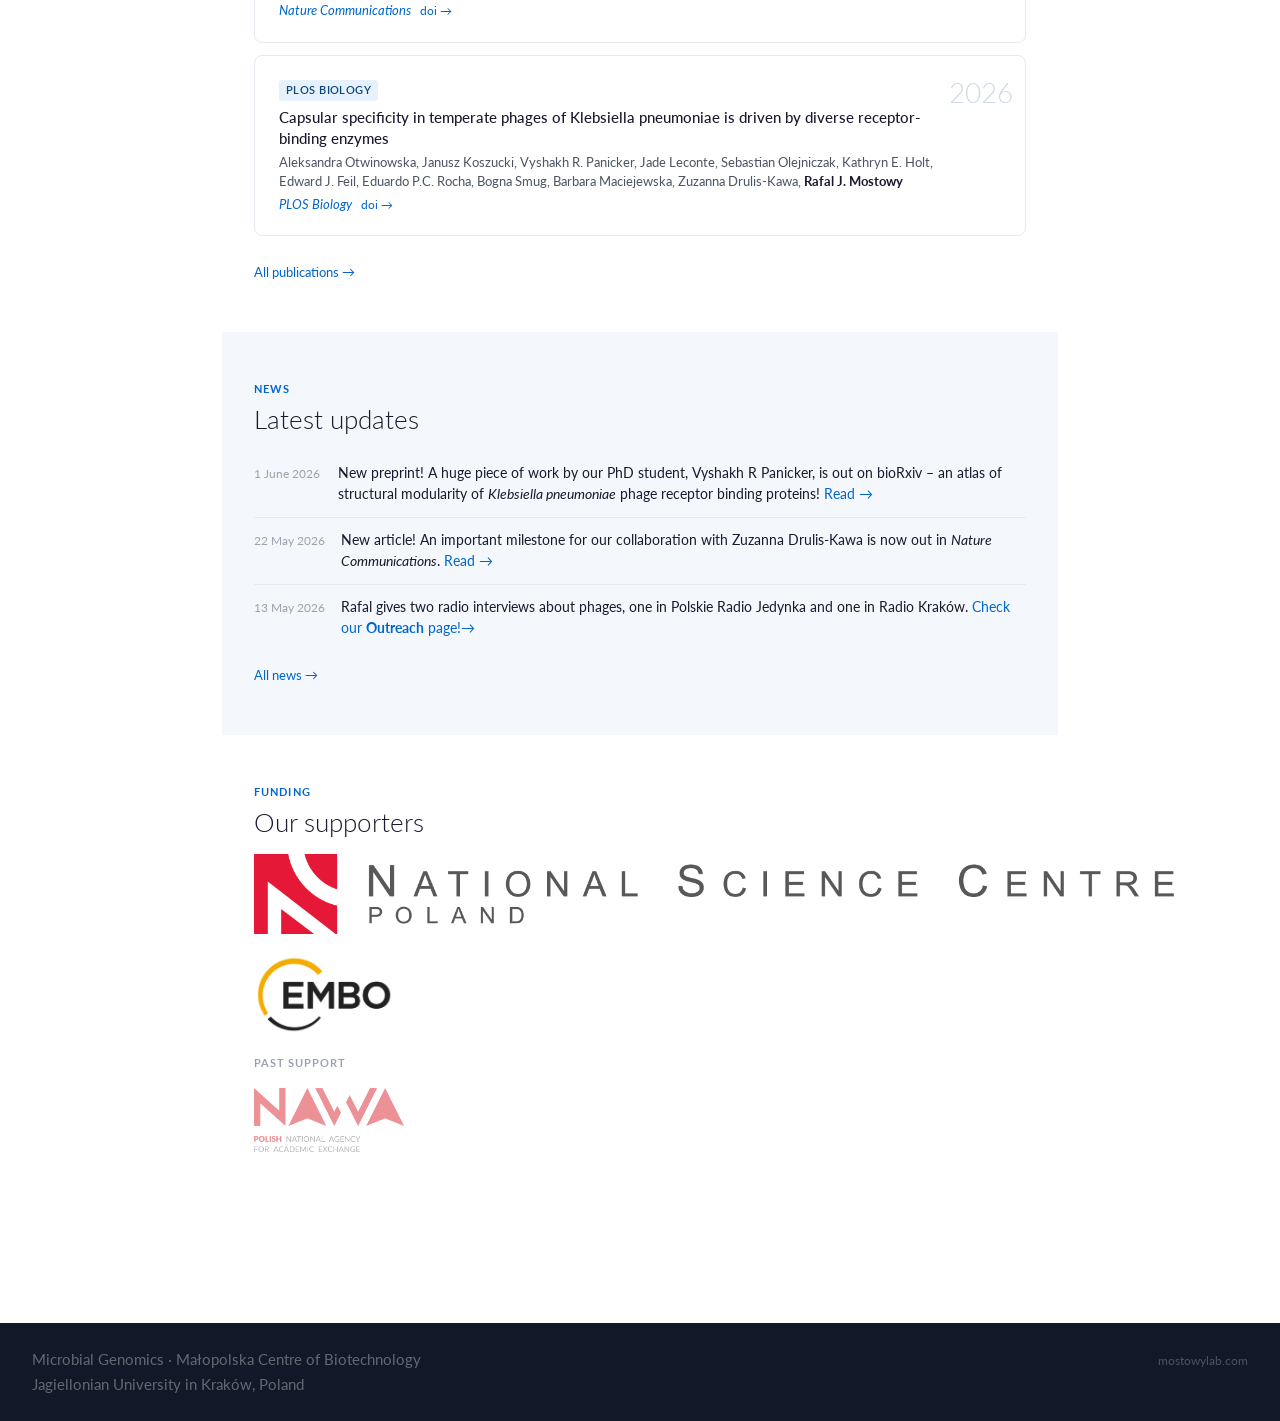
==== commit 53b8e64a: "Built site for gh-pages" ====
--- a/index.html
+++ b/index.html
@@ -320,7 +320,7 @@
   <div class="hero-inner">
     <div class="hero-eyebrow">Microbial Genomics · MCB Jagiellonian University · Kraków</div>
     <h1 class="hero-h1"><strong>Decoding how microbes evolve</strong></h1>
-    <p class="hero-sub">A computational group at the Małopolska Centre of Biotechnology studying phage–bacteria co-evolution through bioinformatics, comparative genomics and evolutionary modelling.</p>
+    <p class="hero-sub">A computational group at the Malopolska Centre of Biotechnology at Jagiellonian University in Krakow studying phage–bacteria co-evolution through bioinformatics, comparative genomics and data analysis.</p>
     <div class="hero-badge">No wet lab — just code, data and ideas</div><br>
     <a class="hero-cta" href="research.html">Explore our research →</a>
   </div>
@@ -352,9 +352,9 @@
     <a class="section-more" href="research.html">Full research overview →</a>
   </div>
 </div>
-<div class="section-wrap section-wrap--white"><div class="section-inner"><div class="eyebrow">Publications</div><h2 class="section-title anchored">Selected recent papers</h2><div class="pub-list"><div class="pub-card"><div><div class="pub-badges"><span class="pub-badge badge-published">Nature Communications</span></div><div class="pub-title">DepoCatalog: mapping diversity of 129 recombinantly produced Klebsiella phage depolymerases</div><div class="pub-authors">Aleksandra Otwinowska, Sebastian Olejniczak, Agnieszka Latka, Maria Pozniak, Grazyna Majkowska-Skrobek, Barbara Maciejewska, Janusz Koszucki, Vyshakh R. Panicker, Sara Jablonska, Mathilde Hulsens, Jana Stender, Maha Niazi, Sabrina Green, Joachim J. Bugert, Régis Tournebize, Stan J.J. Brouns, Flavia Squeglia, Rita Berisio, Jens A. Hammerl, Rob Lavigne, Yves Briers, <span class="pi">Rafal J. Mostowy</span>, Zuzanna Drulis-Kawa</div><div class="pub-journal"><em>Nature Communications</em> <a class="pub-doi" href="https://doi.org/10.1038/s41467-026-73570-7" target="_blank">doi →</a></div></div><div class="pub-year-big">2026</div></div>
+<div class="section-wrap section-wrap--white"><div class="section-inner"><div class="eyebrow">Publications</div><h2 class="section-title anchored">Selected recent papers</h2><div class="pub-list"><div class="pub-card"><div><div class="pub-badges"><span class="pub-badge badge-preprint">Preprint</span></div><div class="pub-title">Structural modularity of receptor-binding proteins underlies host-range strategy diversification in Klebsiella pneumoniae phages</div><div class="pub-authors">Vyshakh R. Panicker, Bogna J. Smug, Victor Klein-Sousa, Mark C. Enright, Nicholas M.I. Taylor, Zuzanna Drulis-Kawa, <span class="pi">Rafał J. Mostowy</span></div><div class="pub-journal"><em>bioRxiv</em> <a class="pub-doi" href="https://doi.org/10.64898/2026.05.12.724579" target="_blank">doi →</a></div></div><div class="pub-year-big">2026</div></div>
+<div class="pub-card"><div><div class="pub-badges"><span class="pub-badge badge-published">Nature Communications</span></div><div class="pub-title">DepoCatalog: mapping diversity of 129 recombinantly produced Klebsiella phage depolymerases</div><div class="pub-authors">Aleksandra Otwinowska, Sebastian Olejniczak, Agnieszka Latka, Maria Pozniak, Grazyna Majkowska-Skrobek, Barbara Maciejewska, Janusz Koszucki, Vyshakh R. Panicker, Sara Jablonska, Mathilde Hulsens, Jana Stender, Maha Niazi, Sabrina Green, Joachim J. Bugert, Régis Tournebize, Stan J.J. Brouns, Flavia Squeglia, Rita Berisio, Jens A. Hammerl, Rob Lavigne, Yves Briers, <span class="pi">Rafal J. Mostowy</span>, Zuzanna Drulis-Kawa</div><div class="pub-journal"><em>Nature Communications</em> <a class="pub-doi" href="https://doi.org/10.1038/s41467-026-73570-7" target="_blank">doi →</a></div></div><div class="pub-year-big">2026</div></div>
 <div class="pub-card"><div><div class="pub-badges"><span class="pub-badge badge-published">PLOS Biology</span></div><div class="pub-title">Capsular specificity in temperate phages of Klebsiella pneumoniae is driven by diverse receptor-binding enzymes</div><div class="pub-authors">Aleksandra Otwinowska, Janusz Koszucki, Vyshakh R. Panicker, Jade Leconte, Sebastian Olejniczak, Kathryn E. Holt, Edward J. Feil, Eduardo P.C. Rocha, Bogna Smug, Barbara Maciejewska, Zuzanna Drulis-Kawa, <span class="pi">Rafal J. Mostowy</span></div><div class="pub-journal"><em>PLOS Biology</em> <a class="pub-doi" href="https://doi.org/10.1371/journal.pbio.3003716" target="_blank">doi →</a></div></div><div class="pub-year-big">2026</div></div>
-<div class="pub-card"><div><div class="pub-badges"><span class="pub-badge badge-published">mSystems</span></div><div class="pub-title">Exploration of the genetic landscape of bacterial dsDNA viruses reveals an ANI gap amid extensive mosaicism</div><div class="pub-authors">Wanangwa Ndovie, Jan Havránek, Jade Leconte, Janusz Koszucki, Leonid Chindelevitch, Evelien M. Adriaenssens, <span class="pi">Rafal J. Mostowy</span></div><div class="pub-journal"><em>mSystems</em> <a class="pub-doi" href="https://doi.org/10.1128/msystems.01661-24" target="_blank">doi →</a></div></div><div class="pub-year-big">2025</div></div>
 </div><a class="section-more" href="publications.html">All publications →</a></div></div>
 <!-- NEWS -->
 <div class="section-wrap section-wrap--surface">
@@ -364,6 +364,14 @@
     <div class="news-list">
 <div class="news-row">
 <div class="news-date">
+1 June 2026
+</div>
+<div class="news-text">
+New preprint! A huge piece of work by our PhD student, Vyshakh R Panicker, is out on bioRxiv – an atlas of structural modularity of <em>Klebsiella pneumoniae</em> phage receptor binding proteins! <a href="https://www.biorxiv.org/content/10.64898/2026.05.12.724579v2" target="_blank">Read →</a>
+</div>
+</div>
+<div class="news-row">
+<div class="news-date">
 22 May 2026
 </div>
 <div class="news-text">
@@ -376,14 +384,6 @@
 </div>
 <div class="news-text">
 Rafal gives two radio interviews about phages, one in Polskie Radio Jedynka and one in Radio Kraków. <a href="https://mostowylab.com/outreach.html" target="_blank">Check our <strong>Outreach</strong> page!→</a>
-</div>
-</div>
-<div class="news-row">
-<div class="news-date">
-28 Apr 2026
-</div>
-<div class="news-text">
-New article! Our work on the diverse capsule-targeting enzymes of temperate phages in <em>Klebsiella pneumoniae</em> is out in <em>PLOS Biology</em>. <a href="https://doi.org/10.1101/2025.06.25.661490" target="_blank">Read →</a>
 </div>
 </div>
     </div>
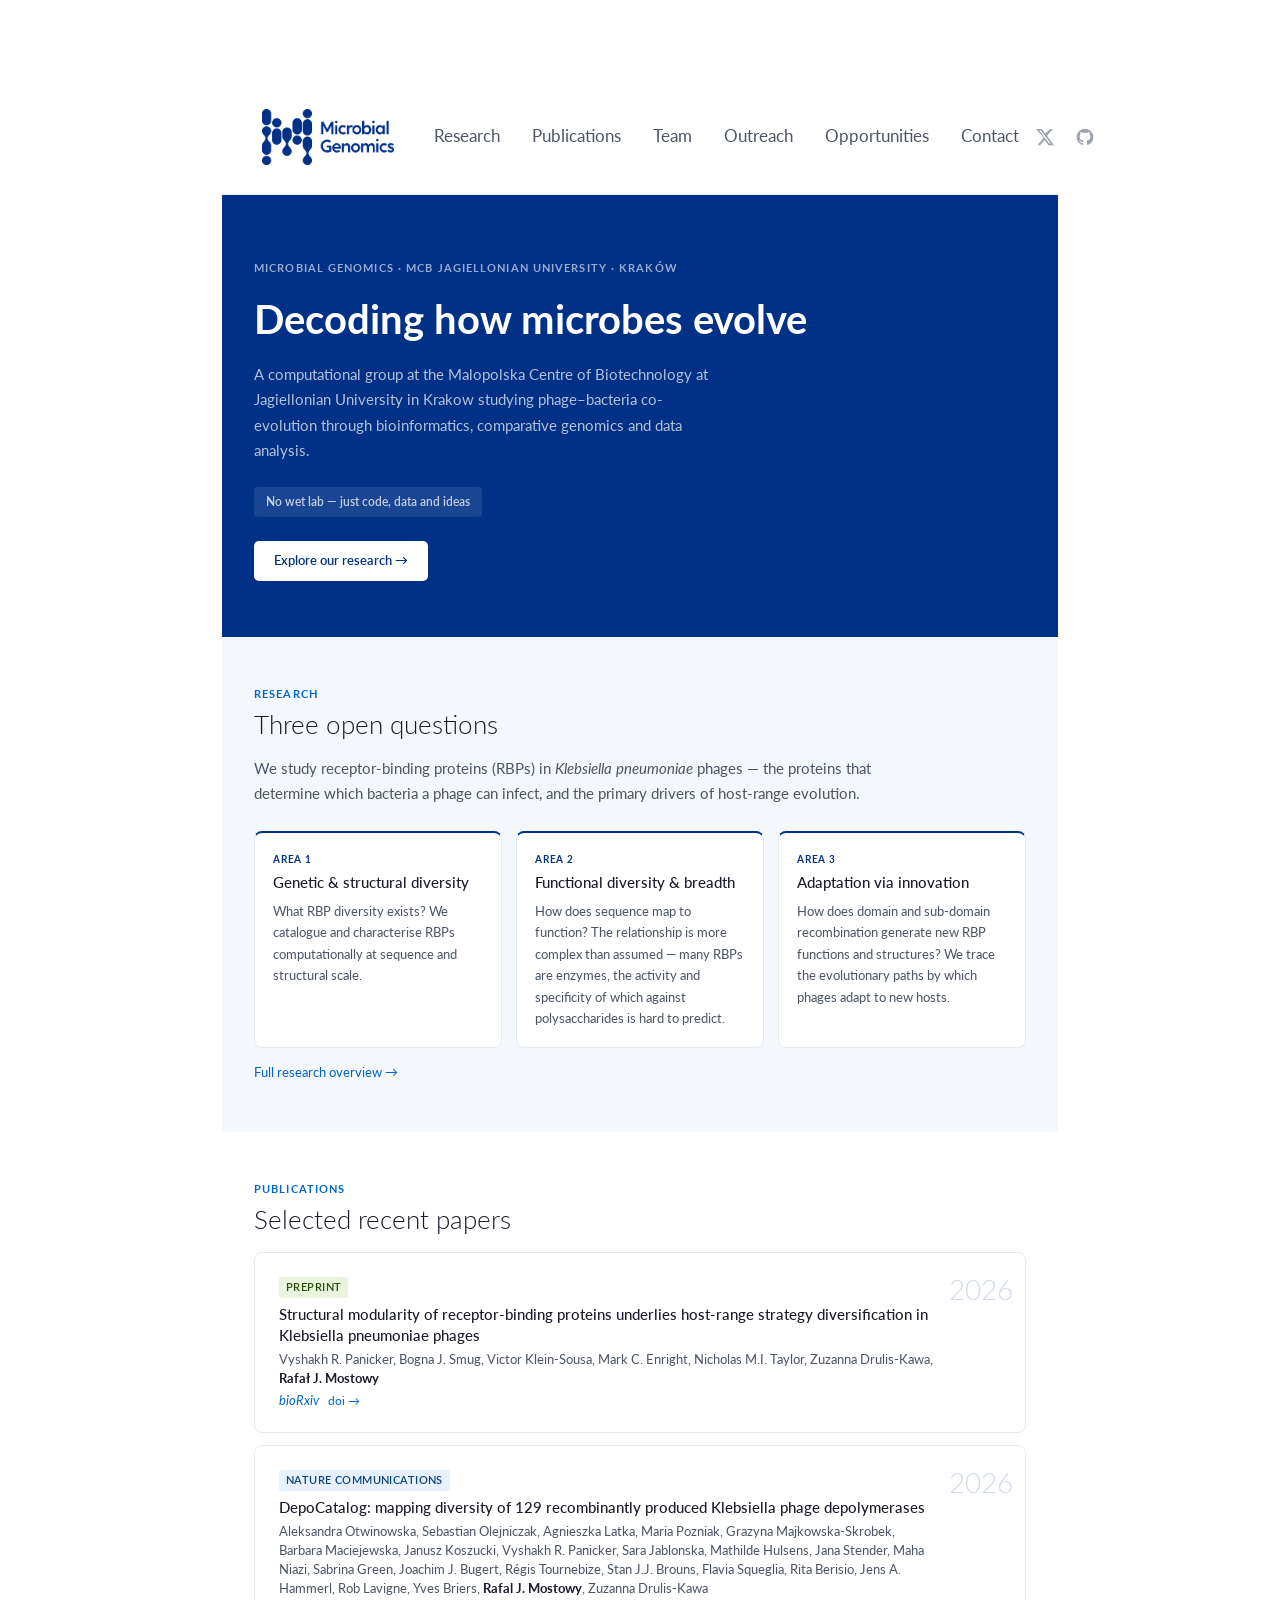
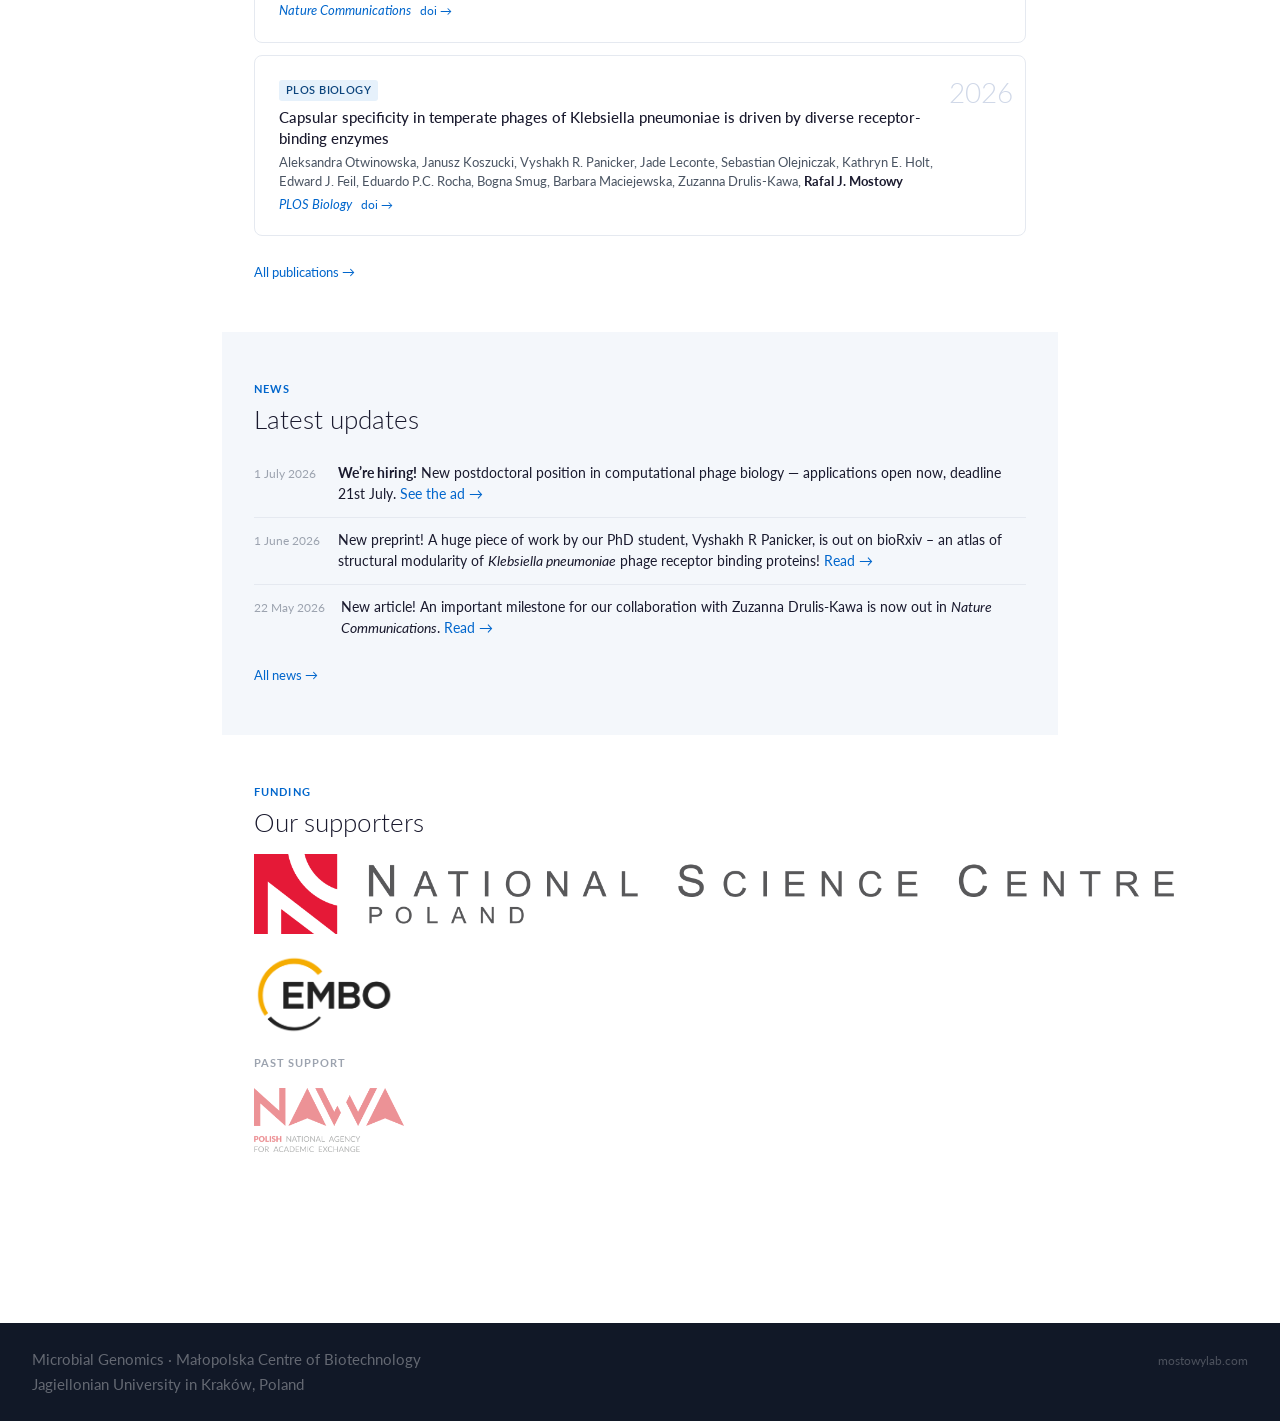
==== commit dc29a09a: "Built site for gh-pages" ====
--- a/index.html
+++ b/index.html
@@ -364,6 +364,14 @@
     <div class="news-list">
 <div class="news-row">
 <div class="news-date">
+1 July 2026
+</div>
+<div class="news-text">
+<strong>We’re hiring!</strong> New postdoctoral position in computational phage biology — applications open now, deadline 21st July. <a href="https://mostowylab.com/job-postdoc-prophage-evolution-2026.html" target="_blank">See the ad →</a>
+</div>
+</div>
+<div class="news-row">
+<div class="news-date">
 1 June 2026
 </div>
 <div class="news-text">
@@ -376,14 +384,6 @@
 </div>
 <div class="news-text">
 New article! An important milestone for our collaboration with Zuzanna Drulis-Kawa is now out in <em>Nature Communications</em>. <a href="https://www.nature.com/articles/s41467-026-73570-7" target="_blank">Read →</a>
-</div>
-</div>
-<div class="news-row">
-<div class="news-date">
-13 May 2026
-</div>
-<div class="news-text">
-Rafal gives two radio interviews about phages, one in Polskie Radio Jedynka and one in Radio Kraków. <a href="https://mostowylab.com/outreach.html" target="_blank">Check our <strong>Outreach</strong> page!→</a>
 </div>
 </div>
     </div>
--- a/styles.css
+++ b/styles.css
@@ -696,4 +696,70 @@
 
 @media (max-width: 640px) {
   .outreach-entry { grid-template-columns: 1fr; gap: 12px; }
-}+}
+
+/* ── Job ads ── */
+
+.jobad-header {
+  display: flex;
+  flex-wrap: wrap;
+  align-items: center;
+  gap: 14px;
+  margin: -8px 0 24px 0;
+}
+
+.jobad-pill {
+  display: inline-block;
+  font-size: 10.5px;
+  font-weight: 600;
+  letter-spacing: 0.04em;
+  text-transform: uppercase;
+  padding: 3px 10px;
+  border-radius: 3px;
+}
+.pill-open   { background: #DCFCE7; color: #166534; }
+.pill-closed { background: #F3F4F6; color: #6B7280; }
+
+.jobad-meta-item {
+  font-size: 13px;
+  color: var(--color-text-muted);
+}
+
+.jobad-list { margin-top: 8px; }
+
+.jobad-card {
+  background: #fff;
+  border: 0.5px solid var(--color-border);
+  border-top: 2.5px solid var(--color-primary);
+  border-radius: 8px;
+  padding: 20px 24px;
+  margin-bottom: 14px;
+}
+
+.jobad-card-title {
+  font-size: 15px;
+  font-weight: 600;
+  color: var(--color-text-primary);
+  margin: 8px 0 6px 0;
+  line-height: 1.4;
+}
+
+.jobad-card-meta {
+  font-size: 12.5px;
+  color: var(--color-text-muted);
+  margin-bottom: 10px;
+}
+
+.jobad-card-desc {
+  font-size: 14px;
+  color: var(--color-text-muted);
+  line-height: 1.6;
+  margin-bottom: 10px !important;
+}
+
+.jobad-card-link {
+  font-size: 13px;
+  color: var(--color-accent);
+  border: none;
+}
+.jobad-card-link:hover { color: var(--color-primary); }
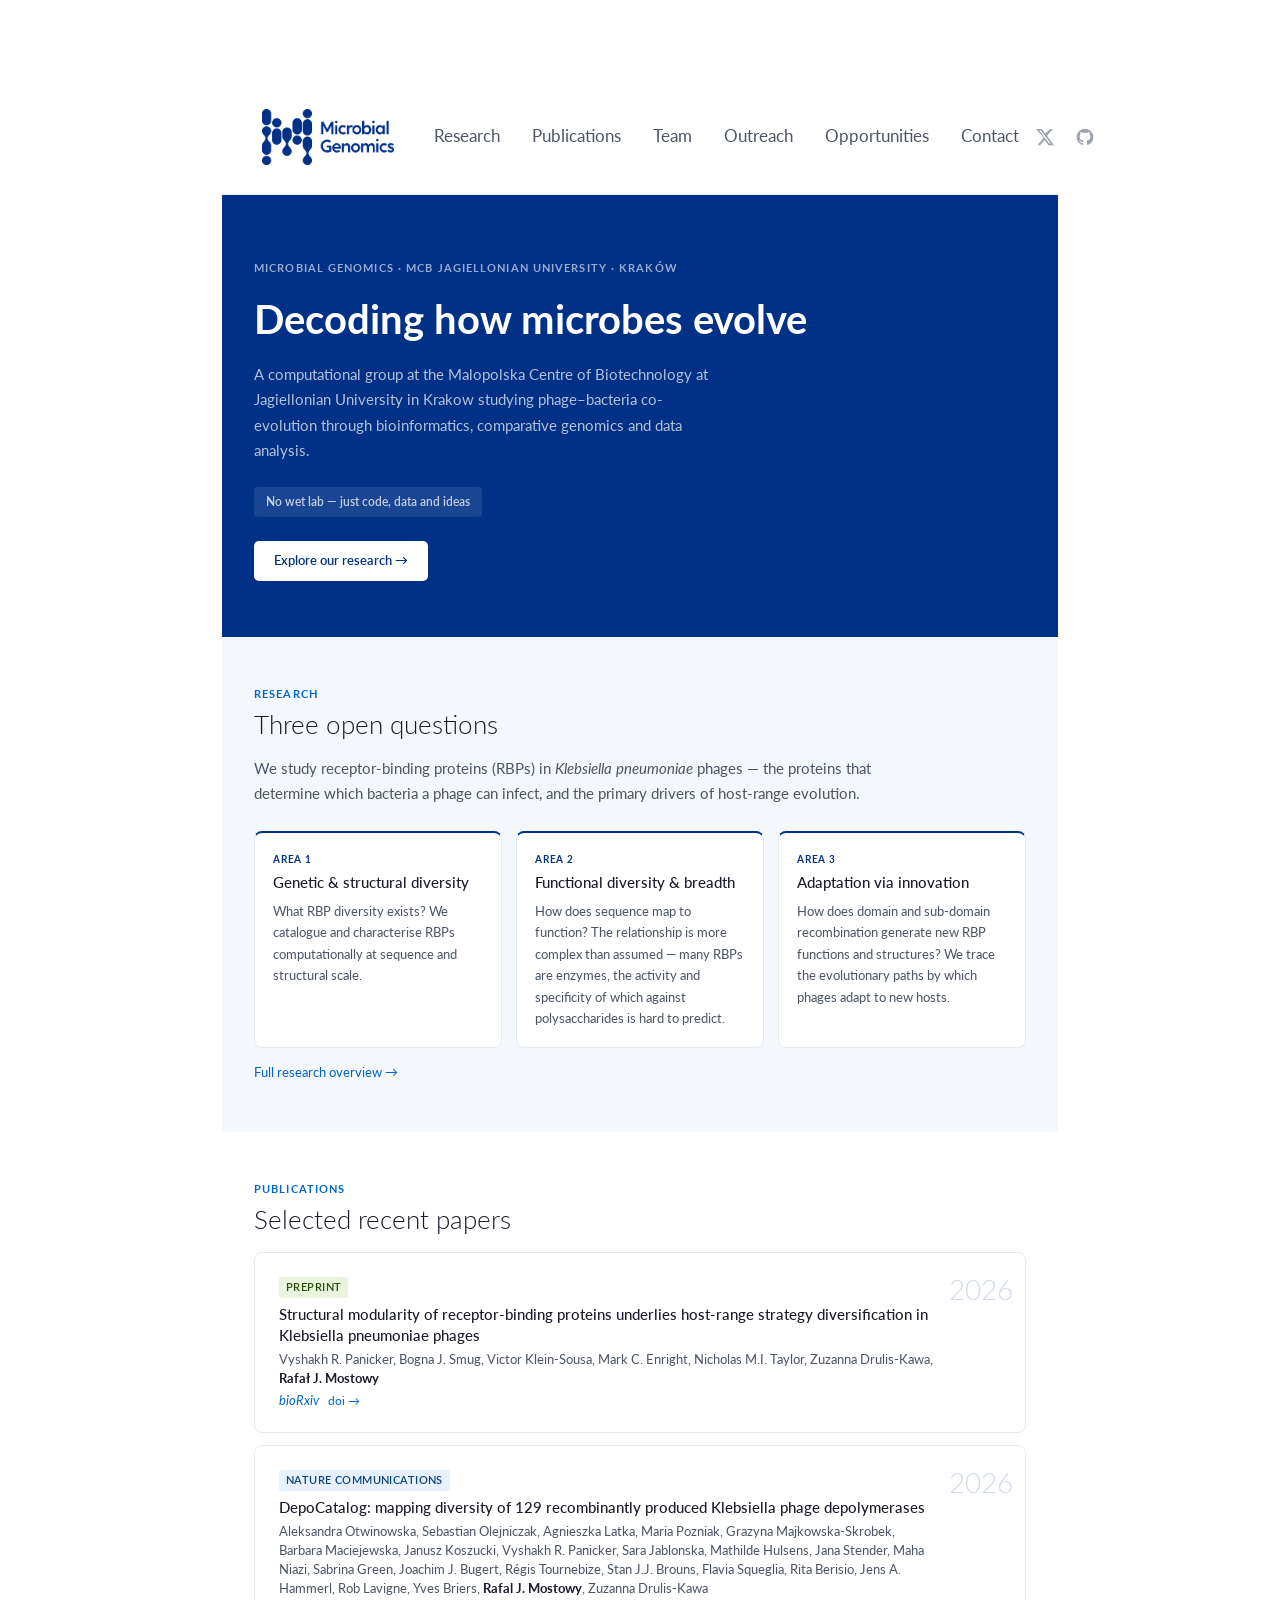
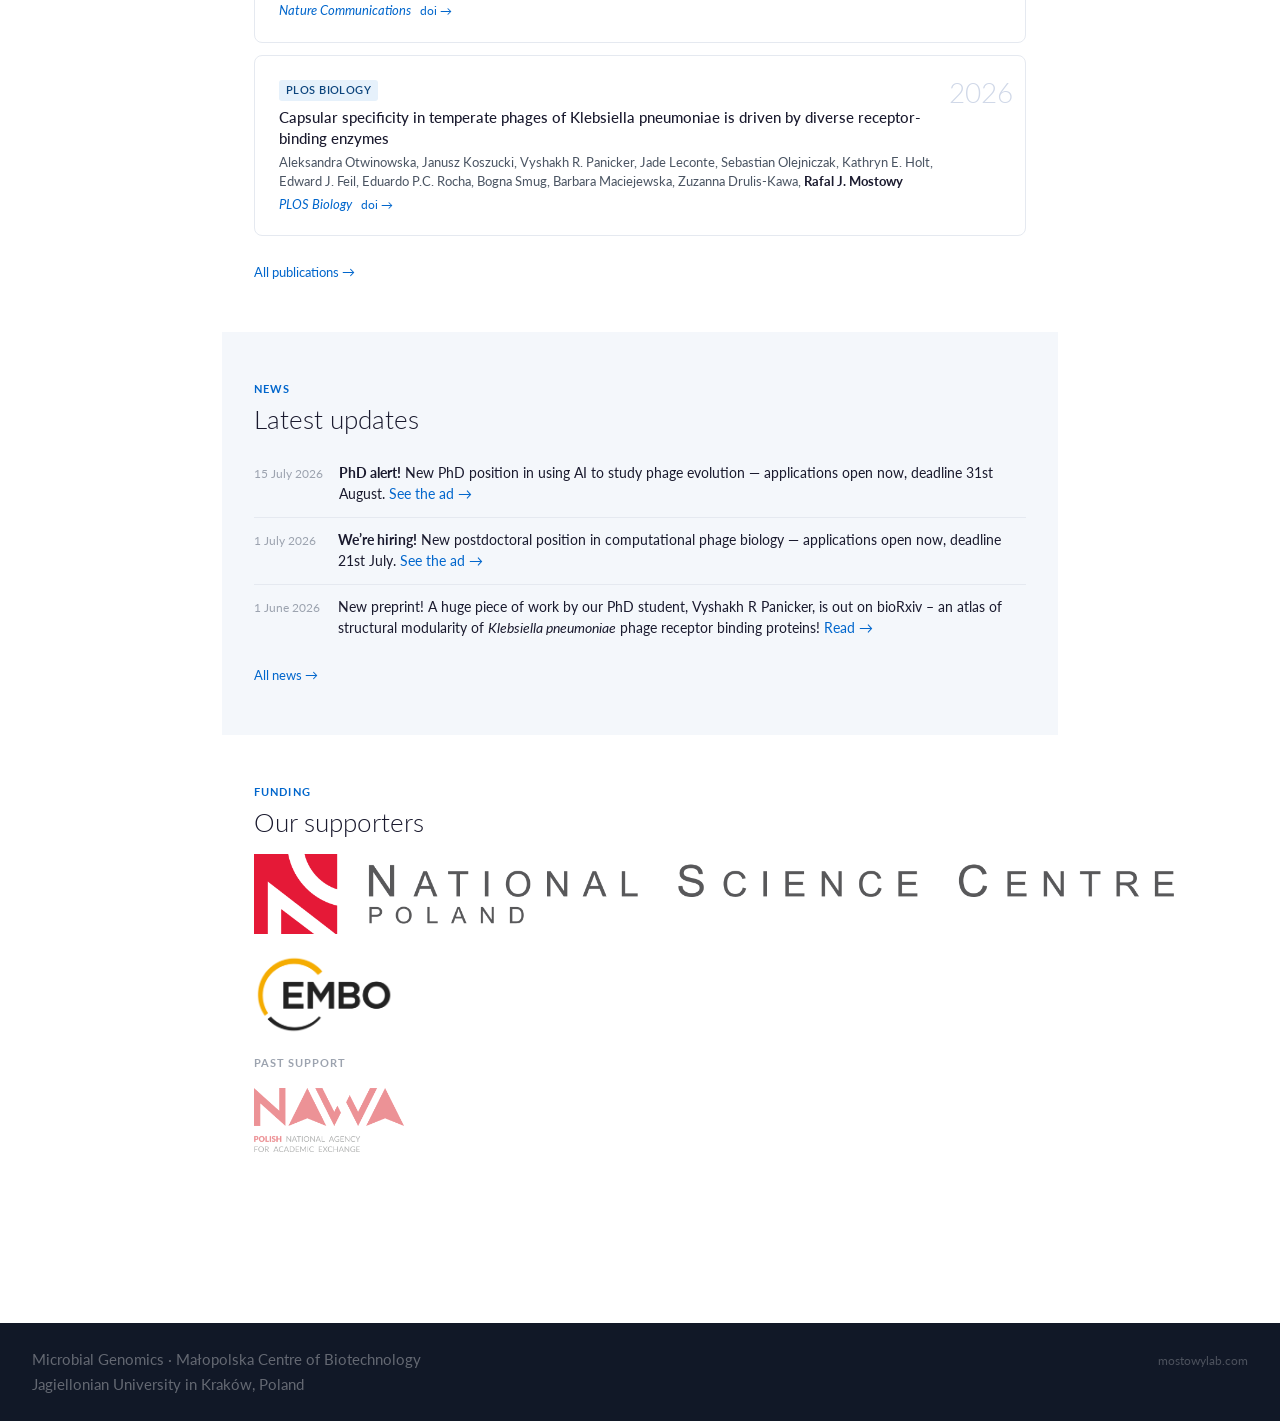
==== commit a4a91912: "Built site for gh-pages" ====
--- a/index.html
+++ b/index.html
@@ -364,6 +364,14 @@
     <div class="news-list">
 <div class="news-row">
 <div class="news-date">
+15 July 2026
+</div>
+<div class="news-text">
+<strong>PhD alert!</strong> New PhD position in using AI to study phage evolution — applications open now, deadline 31st August. <a href="https://mostowylab.com/job-phd-ai-depolymerase-2026.html" target="_blank">See the ad →</a>
+</div>
+</div>
+<div class="news-row">
+<div class="news-date">
 1 July 2026
 </div>
 <div class="news-text">
@@ -376,14 +384,6 @@
 </div>
 <div class="news-text">
 New preprint! A huge piece of work by our PhD student, Vyshakh R Panicker, is out on bioRxiv – an atlas of structural modularity of <em>Klebsiella pneumoniae</em> phage receptor binding proteins! <a href="https://www.biorxiv.org/content/10.64898/2026.05.12.724579v2" target="_blank">Read →</a>
-</div>
-</div>
-<div class="news-row">
-<div class="news-date">
-22 May 2026
-</div>
-<div class="news-text">
-New article! An important milestone for our collaboration with Zuzanna Drulis-Kawa is now out in <em>Nature Communications</em>. <a href="https://www.nature.com/articles/s41467-026-73570-7" target="_blank">Read →</a>
 </div>
 </div>
     </div>
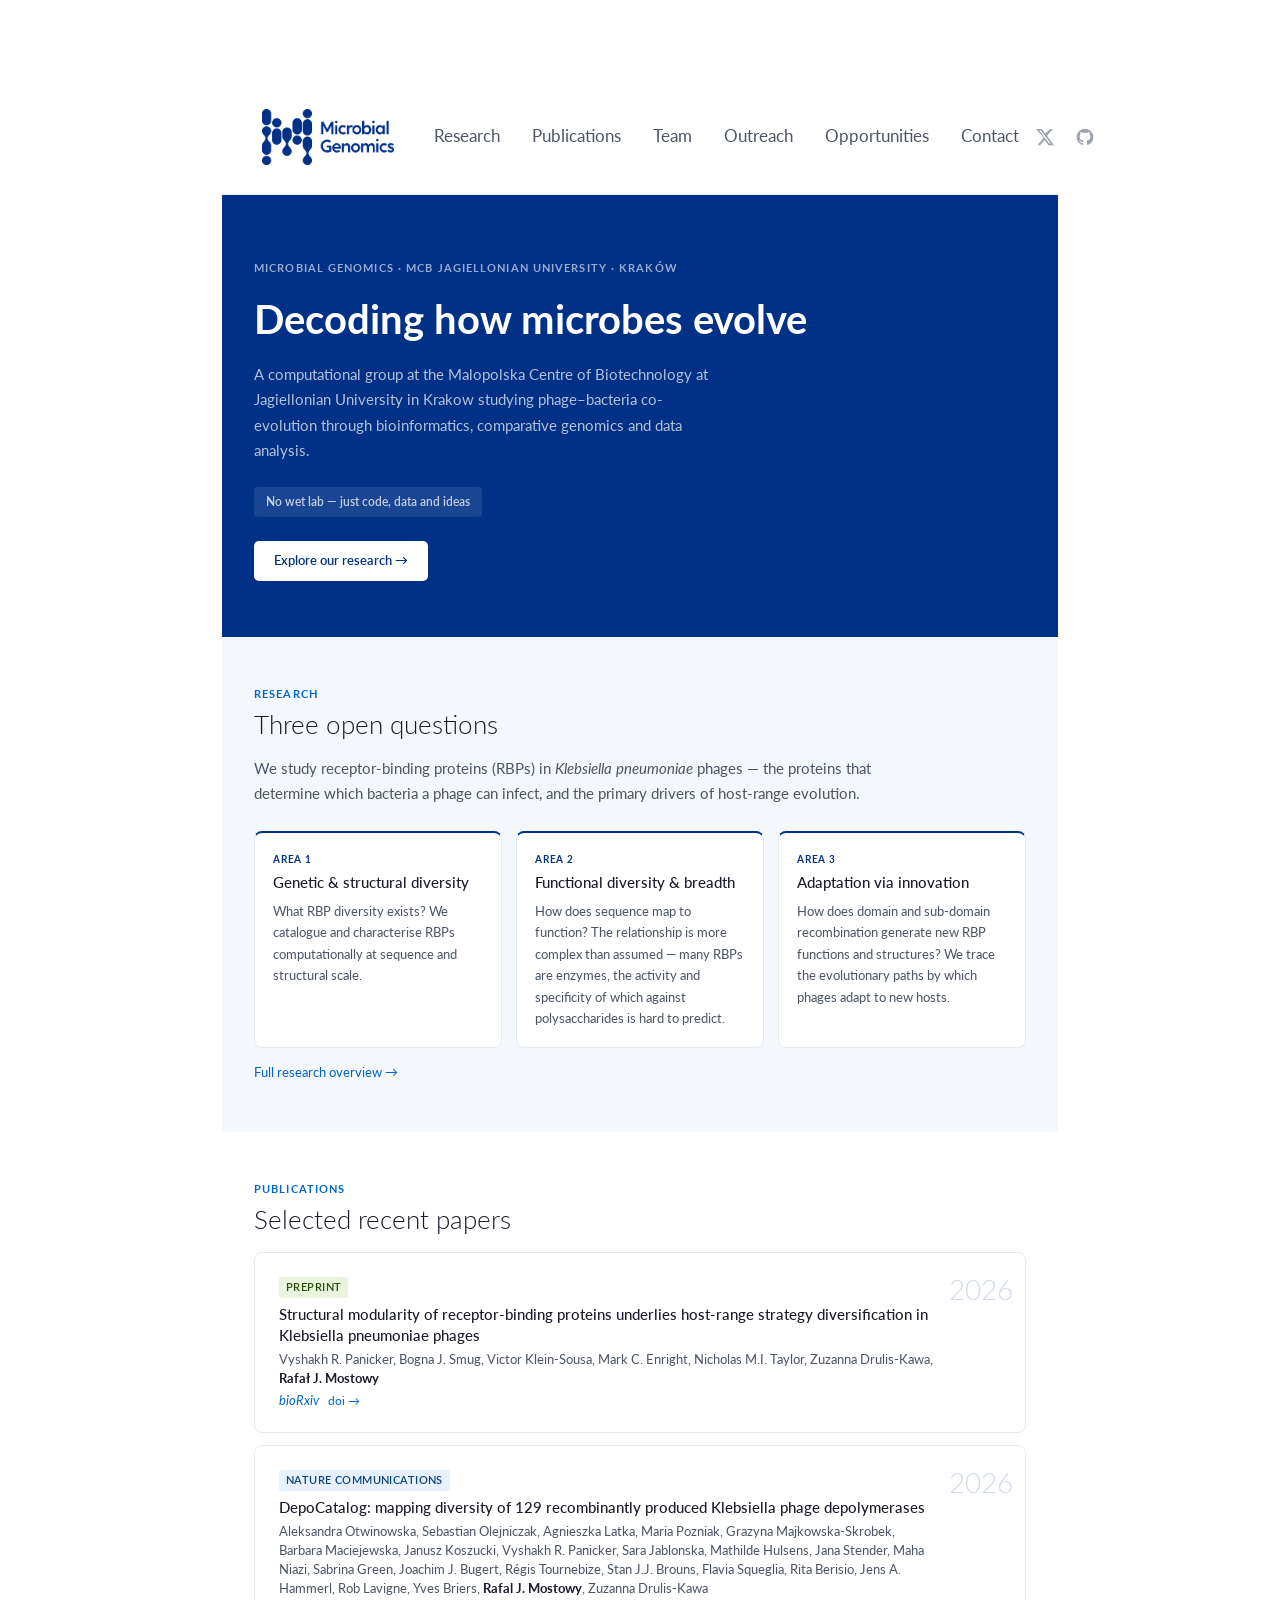
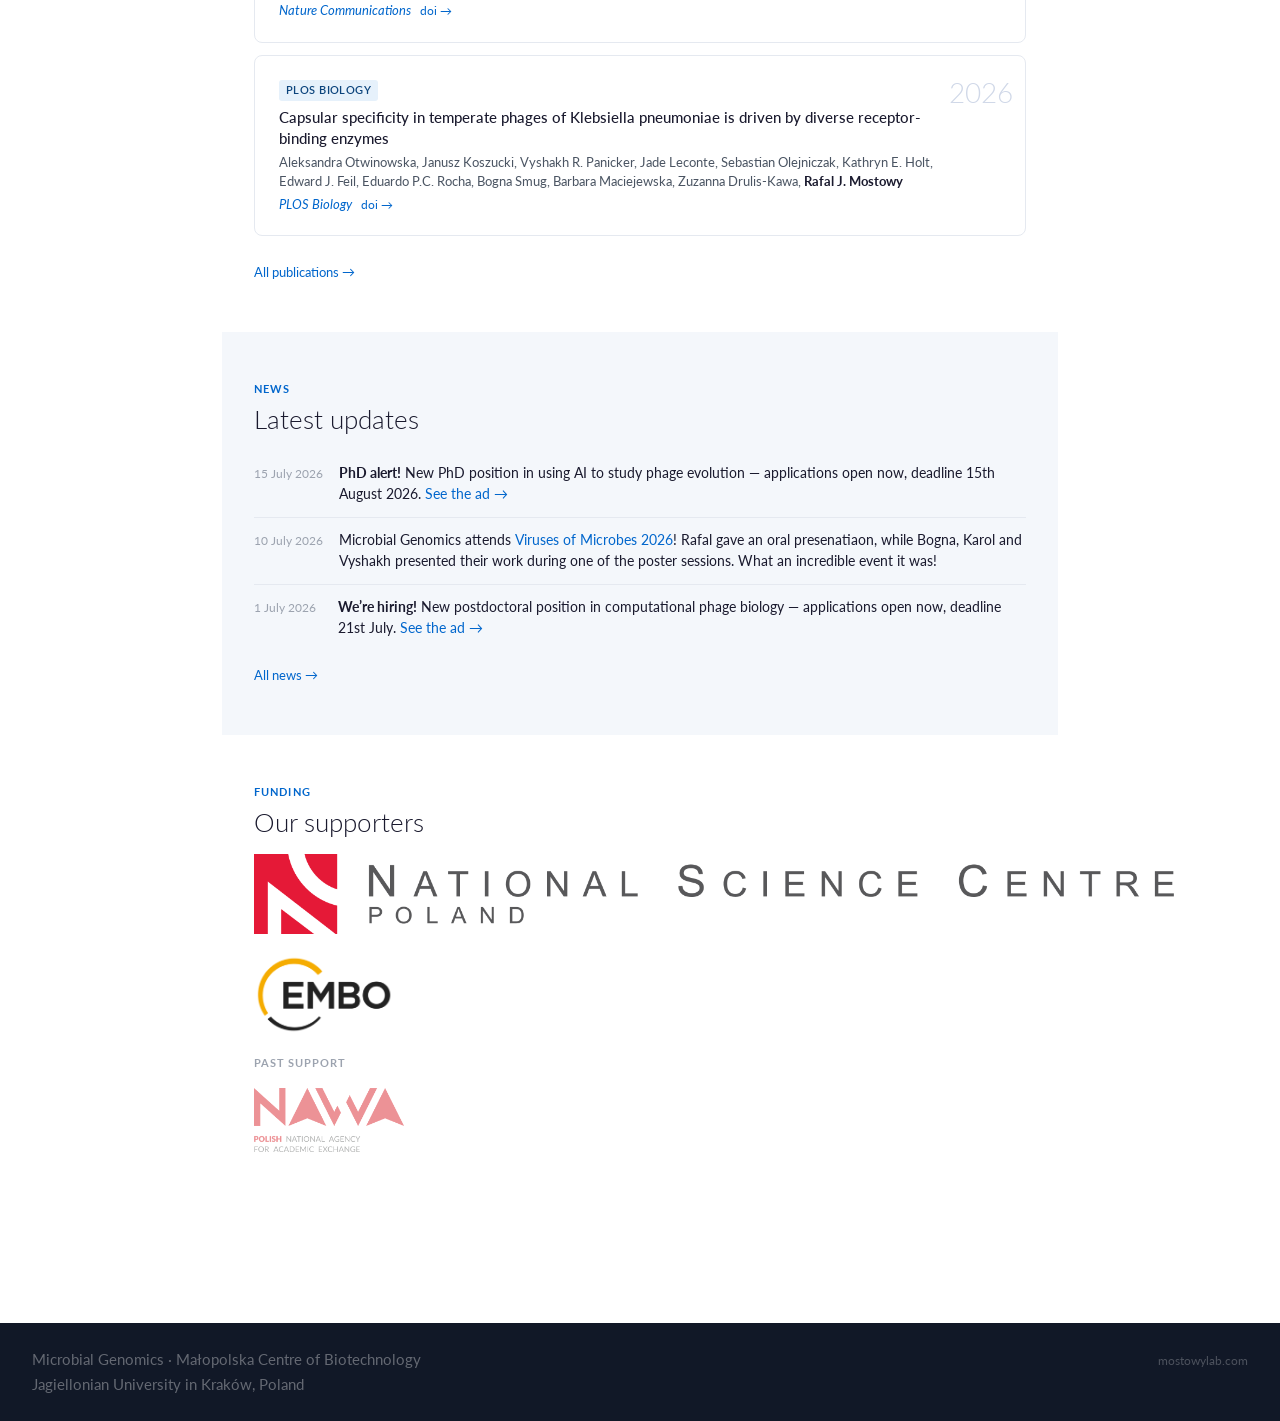
==== commit f9a5877c: "Built site for gh-pages" ====
--- a/index.html
+++ b/index.html
@@ -367,7 +367,15 @@
 15 July 2026
 </div>
 <div class="news-text">
-<strong>PhD alert!</strong> New PhD position in using AI to study phage evolution — applications open now, deadline 31st August. <a href="https://mostowylab.com/job-phd-ai-depolymerase-2026.html" target="_blank">See the ad →</a>
+<strong>PhD alert!</strong> New PhD position in using AI to study phage evolution — applications open now, deadline 15th August 2026. <a href="https://mostowylab.com/job-phd-ai-depolymerase-2026.html" target="_blank">See the ad →</a>
+</div>
+</div>
+<div class="news-row">
+<div class="news-date">
+10 July 2026
+</div>
+<div class="news-text">
+Microbial Genomics attends <a href="https://www.vom2026.org" target="_blank">Viruses of Microbes 2026</a>! Rafal gave an oral presenatiaon, while Bogna, Karol and Vyshakh presented their work during one of the poster sessions. What an incredible event it was!
 </div>
 </div>
 <div class="news-row">
@@ -376,14 +384,6 @@
 </div>
 <div class="news-text">
 <strong>We’re hiring!</strong> New postdoctoral position in computational phage biology — applications open now, deadline 21st July. <a href="https://mostowylab.com/job-postdoc-prophage-evolution-2026.html" target="_blank">See the ad →</a>
-</div>
-</div>
-<div class="news-row">
-<div class="news-date">
-1 June 2026
-</div>
-<div class="news-text">
-New preprint! A huge piece of work by our PhD student, Vyshakh R Panicker, is out on bioRxiv – an atlas of structural modularity of <em>Klebsiella pneumoniae</em> phage receptor binding proteins! <a href="https://www.biorxiv.org/content/10.64898/2026.05.12.724579v2" target="_blank">Read →</a>
 </div>
 </div>
     </div>
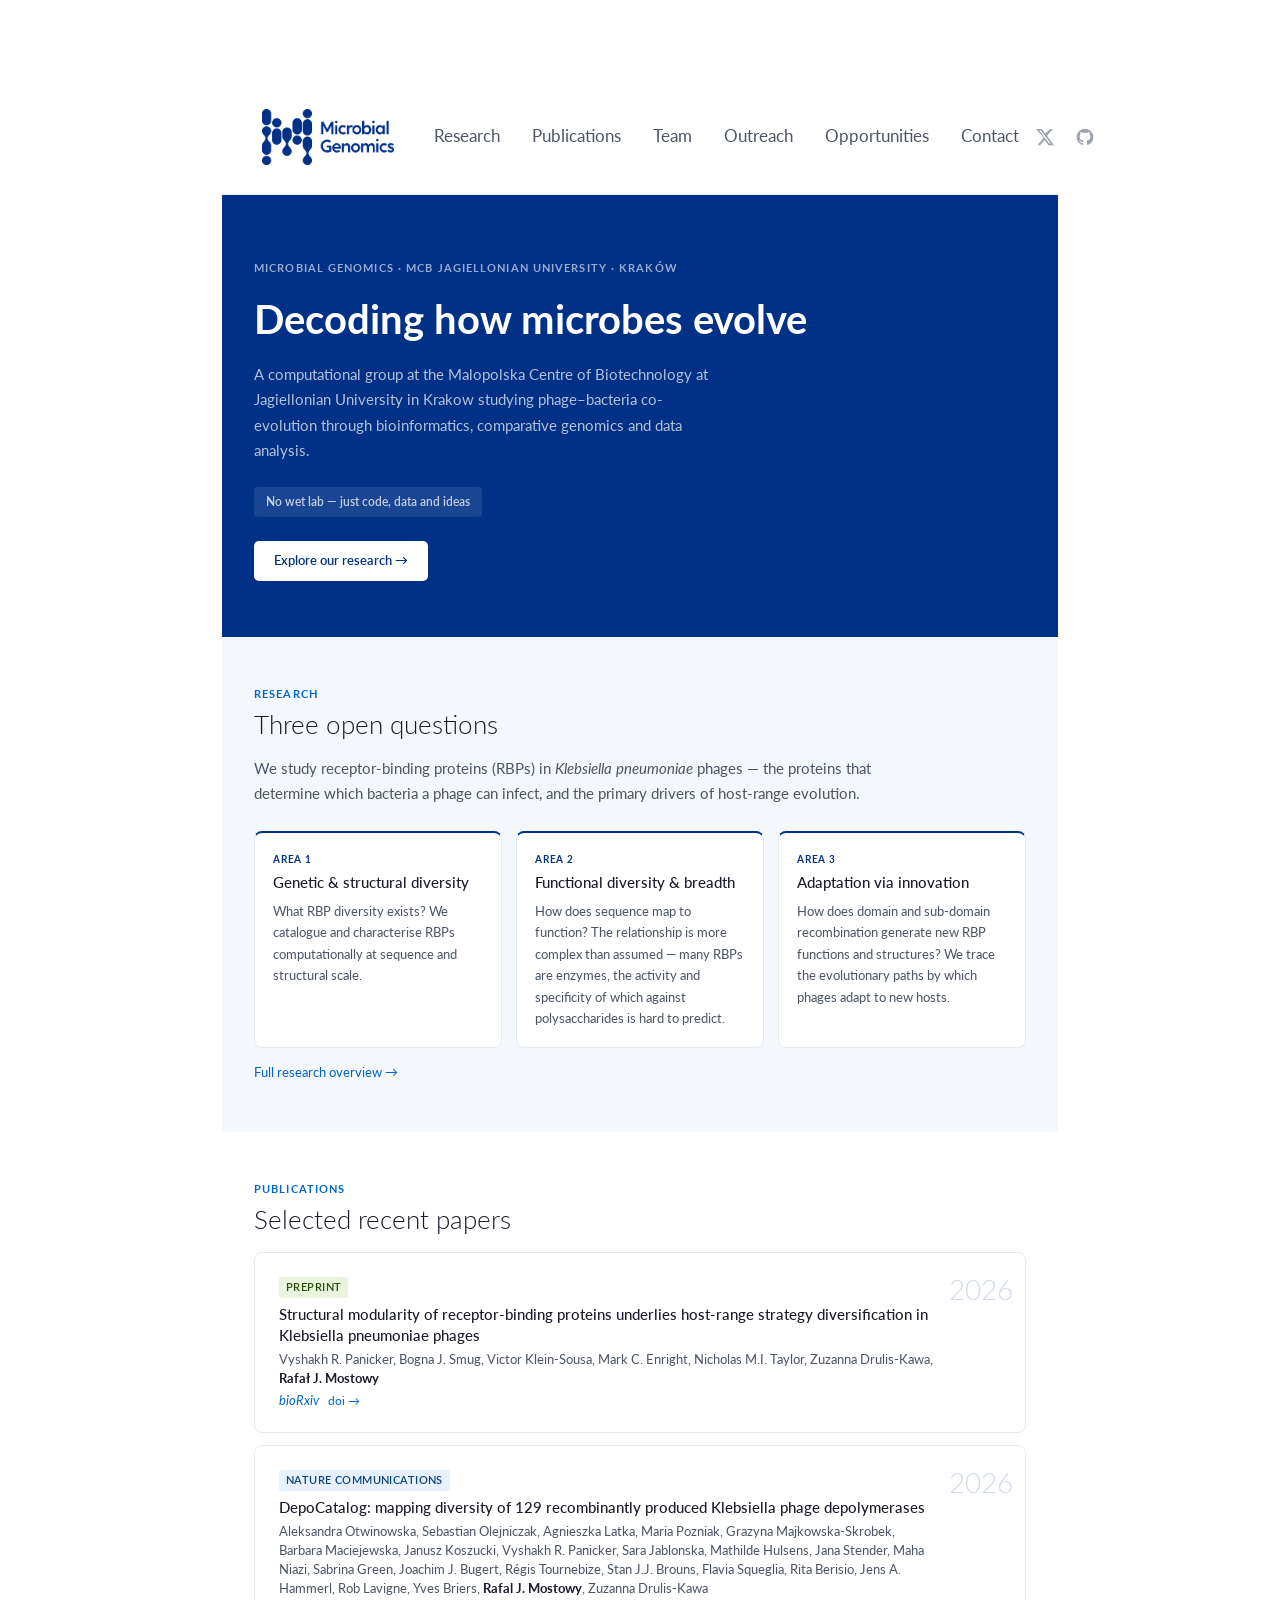
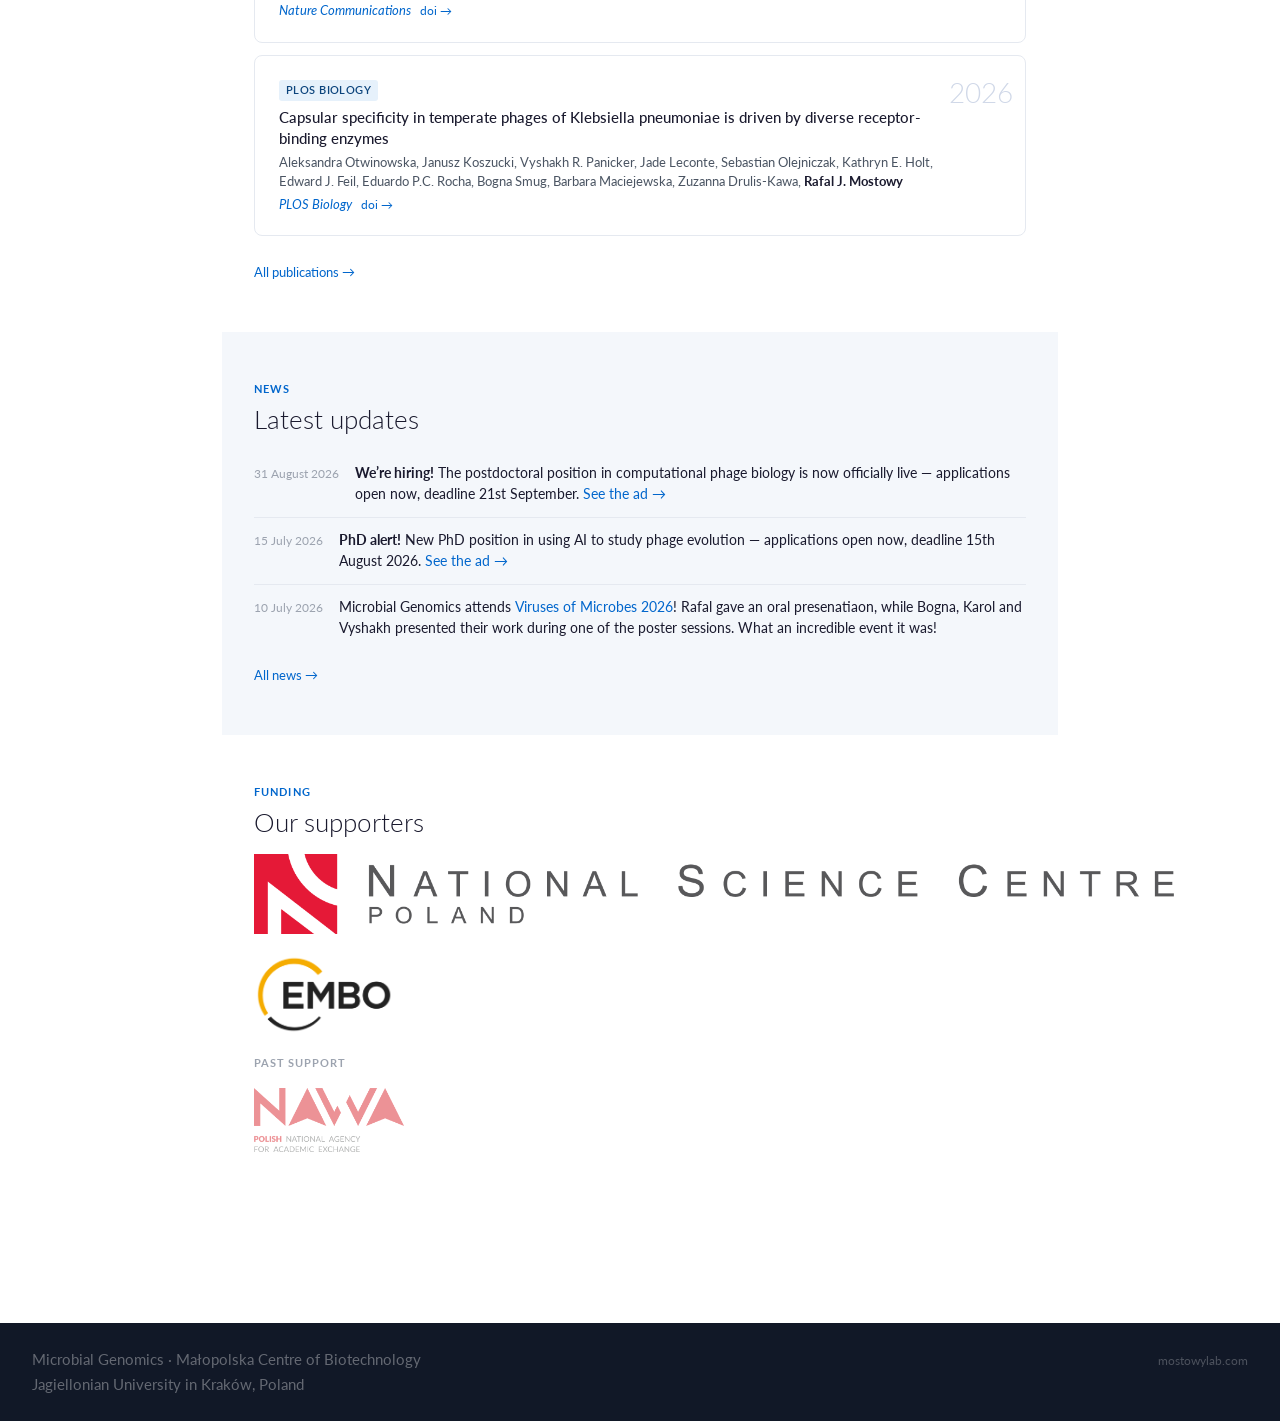
==== commit 43ac234d: "Built site for gh-pages" ====
--- a/index.html
+++ b/index.html
@@ -364,6 +364,14 @@
     <div class="news-list">
 <div class="news-row">
 <div class="news-date">
+31 August 2026
+</div>
+<div class="news-text">
+<strong>We’re hiring!</strong> The postdoctoral position in computational phage biology is now officially live — applications open now, deadline 21st September. <a href="https://mostowylab.com/job-postdoc-prophage-evolution-2026.html" target="_blank">See the ad →</a>
+</div>
+</div>
+<div class="news-row">
+<div class="news-date">
 15 July 2026
 </div>
 <div class="news-text">
@@ -376,14 +384,6 @@
 </div>
 <div class="news-text">
 Microbial Genomics attends <a href="https://www.vom2026.org" target="_blank">Viruses of Microbes 2026</a>! Rafal gave an oral presenatiaon, while Bogna, Karol and Vyshakh presented their work during one of the poster sessions. What an incredible event it was!
-</div>
-</div>
-<div class="news-row">
-<div class="news-date">
-1 July 2026
-</div>
-<div class="news-text">
-<strong>We’re hiring!</strong> New postdoctoral position in computational phage biology — applications open now, deadline 21st July. <a href="https://mostowylab.com/job-postdoc-prophage-evolution-2026.html" target="_blank">See the ad →</a>
 </div>
 </div>
     </div>
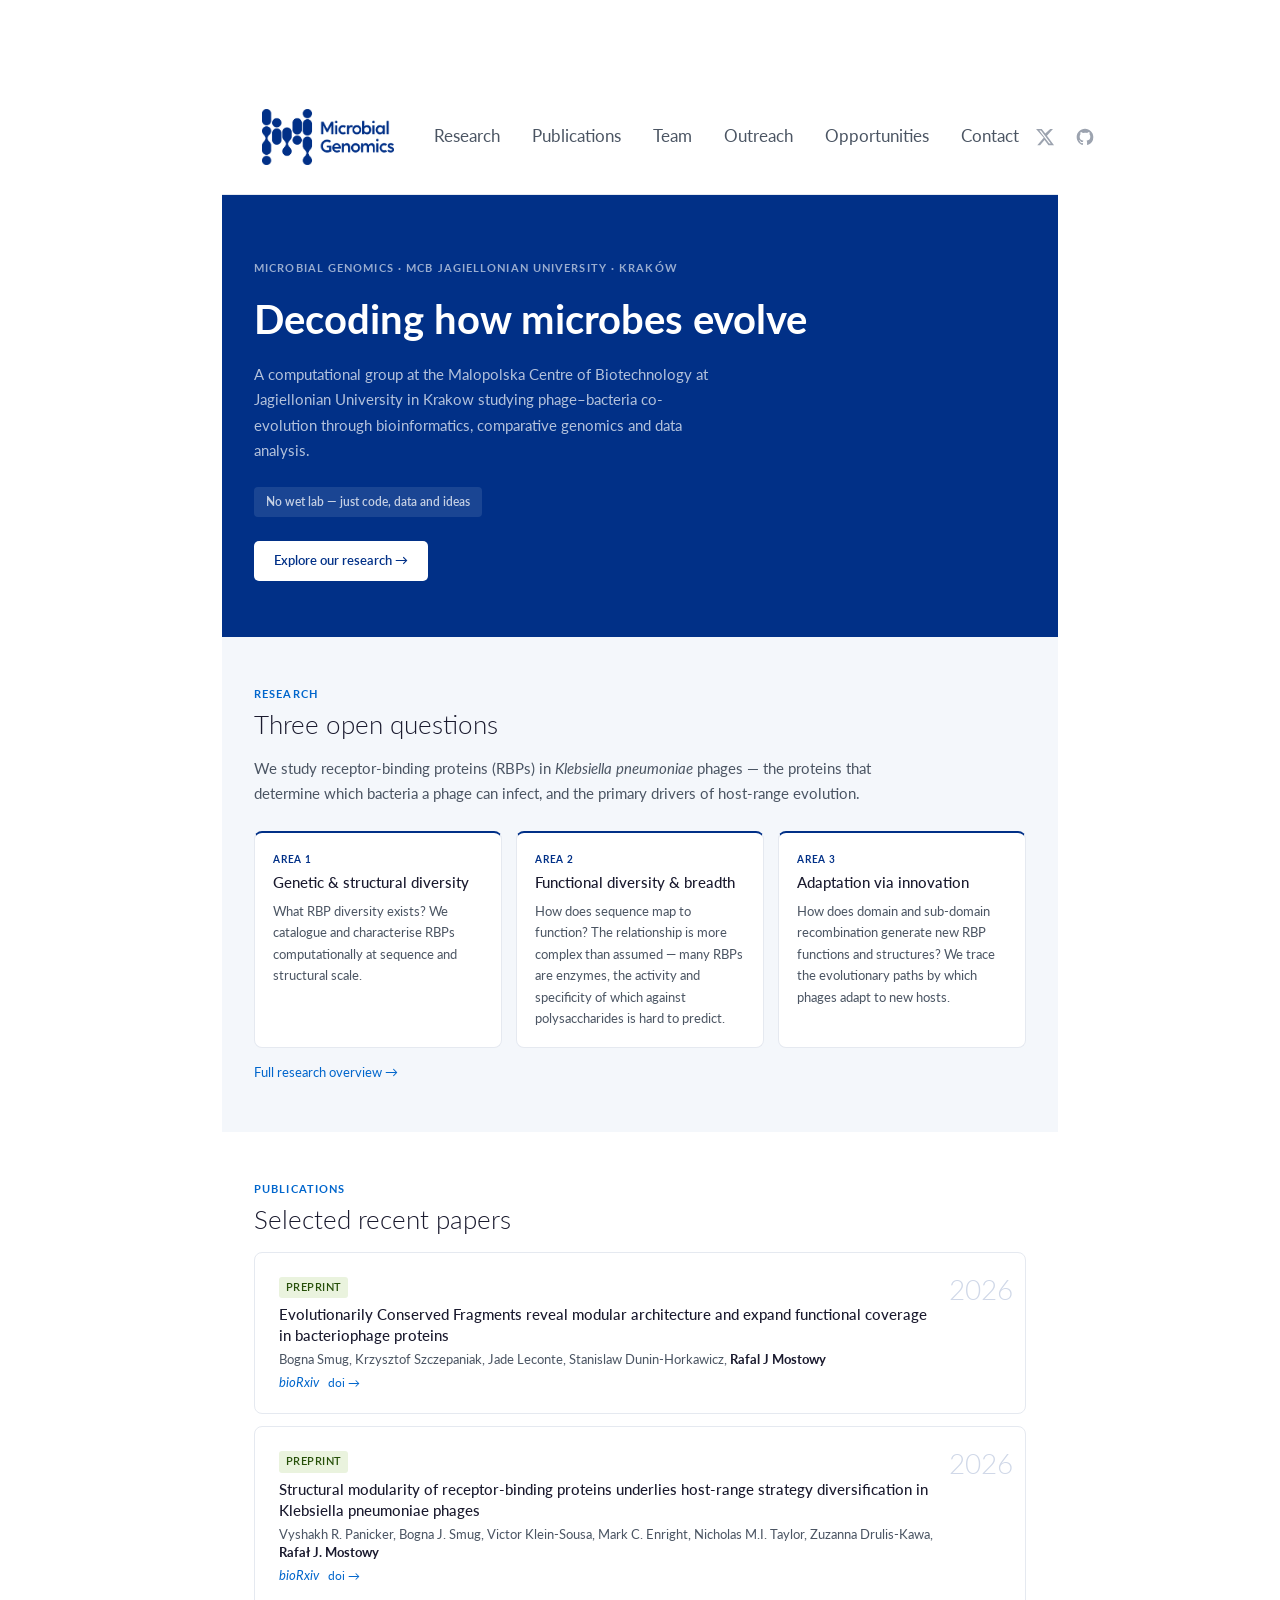
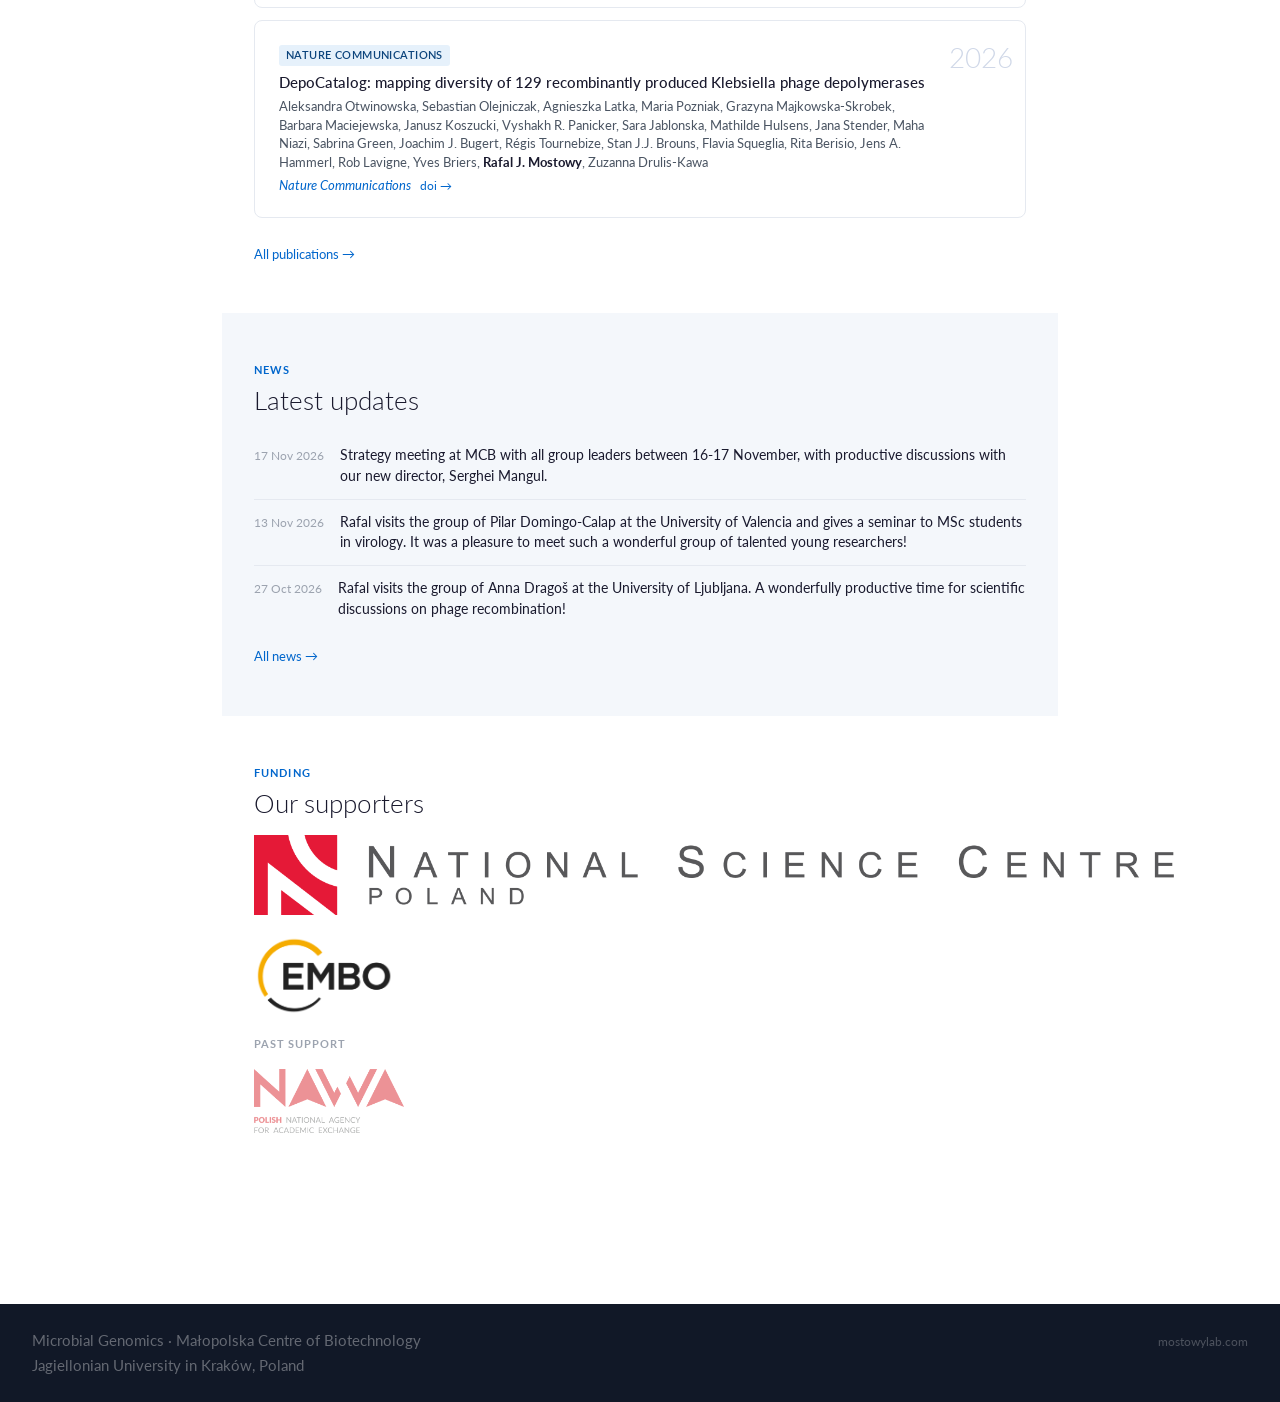
==== commit 7c39841d: "Built site for gh-pages" ====
--- a/index.html
+++ b/index.html
@@ -352,9 +352,9 @@
     <a class="section-more" href="research.html">Full research overview →</a>
   </div>
 </div>
-<div class="section-wrap section-wrap--white"><div class="section-inner"><div class="eyebrow">Publications</div><h2 class="section-title anchored">Selected recent papers</h2><div class="pub-list"><div class="pub-card"><div><div class="pub-badges"><span class="pub-badge badge-preprint">Preprint</span></div><div class="pub-title">Structural modularity of receptor-binding proteins underlies host-range strategy diversification in Klebsiella pneumoniae phages</div><div class="pub-authors">Vyshakh R. Panicker, Bogna J. Smug, Victor Klein-Sousa, Mark C. Enright, Nicholas M.I. Taylor, Zuzanna Drulis-Kawa, <span class="pi">Rafał J. Mostowy</span></div><div class="pub-journal"><em>bioRxiv</em> <a class="pub-doi" href="https://doi.org/10.64898/2026.05.12.724579" target="_blank">doi →</a></div></div><div class="pub-year-big">2026</div></div>
+<div class="section-wrap section-wrap--white"><div class="section-inner"><div class="eyebrow">Publications</div><h2 class="section-title anchored">Selected recent papers</h2><div class="pub-list"><div class="pub-card"><div><div class="pub-badges"><span class="pub-badge badge-preprint">Preprint</span></div><div class="pub-title">Evolutionarily Conserved Fragments reveal modular architecture and expand functional coverage in bacteriophage proteins</div><div class="pub-authors">Bogna Smug, Krzysztof Szczepaniak, Jade Leconte, Stanislaw Dunin-Horkawicz, <span class="pi">Rafal J Mostowy</span></div><div class="pub-journal"><em>bioRxiv</em> <a class="pub-doi" href="https://doi.org/10.64898/2026.11.10.765650" target="_blank">doi →</a></div></div><div class="pub-year-big">2026</div></div>
+<div class="pub-card"><div><div class="pub-badges"><span class="pub-badge badge-preprint">Preprint</span></div><div class="pub-title">Structural modularity of receptor-binding proteins underlies host-range strategy diversification in Klebsiella pneumoniae phages</div><div class="pub-authors">Vyshakh R. Panicker, Bogna J. Smug, Victor Klein-Sousa, Mark C. Enright, Nicholas M.I. Taylor, Zuzanna Drulis-Kawa, <span class="pi">Rafał J. Mostowy</span></div><div class="pub-journal"><em>bioRxiv</em> <a class="pub-doi" href="https://doi.org/10.64898/2026.05.12.724579" target="_blank">doi →</a></div></div><div class="pub-year-big">2026</div></div>
 <div class="pub-card"><div><div class="pub-badges"><span class="pub-badge badge-published">Nature Communications</span></div><div class="pub-title">DepoCatalog: mapping diversity of 129 recombinantly produced Klebsiella phage depolymerases</div><div class="pub-authors">Aleksandra Otwinowska, Sebastian Olejniczak, Agnieszka Latka, Maria Pozniak, Grazyna Majkowska-Skrobek, Barbara Maciejewska, Janusz Koszucki, Vyshakh R. Panicker, Sara Jablonska, Mathilde Hulsens, Jana Stender, Maha Niazi, Sabrina Green, Joachim J. Bugert, Régis Tournebize, Stan J.J. Brouns, Flavia Squeglia, Rita Berisio, Jens A. Hammerl, Rob Lavigne, Yves Briers, <span class="pi">Rafal J. Mostowy</span>, Zuzanna Drulis-Kawa</div><div class="pub-journal"><em>Nature Communications</em> <a class="pub-doi" href="https://doi.org/10.1038/s41467-026-73570-7" target="_blank">doi →</a></div></div><div class="pub-year-big">2026</div></div>
-<div class="pub-card"><div><div class="pub-badges"><span class="pub-badge badge-published">PLOS Biology</span></div><div class="pub-title">Capsular specificity in temperate phages of Klebsiella pneumoniae is driven by diverse receptor-binding enzymes</div><div class="pub-authors">Aleksandra Otwinowska, Janusz Koszucki, Vyshakh R. Panicker, Jade Leconte, Sebastian Olejniczak, Kathryn E. Holt, Edward J. Feil, Eduardo P.C. Rocha, Bogna Smug, Barbara Maciejewska, Zuzanna Drulis-Kawa, <span class="pi">Rafal J. Mostowy</span></div><div class="pub-journal"><em>PLOS Biology</em> <a class="pub-doi" href="https://doi.org/10.1371/journal.pbio.3003716" target="_blank">doi →</a></div></div><div class="pub-year-big">2026</div></div>
 </div><a class="section-more" href="publications.html">All publications →</a></div></div>
 <!-- NEWS -->
 <div class="section-wrap section-wrap--surface">
@@ -364,26 +364,26 @@
     <div class="news-list">
 <div class="news-row">
 <div class="news-date">
-31 August 2026
+17 Nov 2026
 </div>
 <div class="news-text">
-<strong>We’re hiring!</strong> The postdoctoral position in computational phage biology is now officially live — applications open now, deadline 21st September. <a href="https://mostowylab.com/job-postdoc-prophage-evolution-2026.html" target="_blank">See the ad →</a>
+Strategy meeting at MCB with all group leaders between 16-17 November, with productive discussions with our new director, Serghei Mangul.
 </div>
 </div>
 <div class="news-row">
 <div class="news-date">
-15 July 2026
+13 Nov 2026
 </div>
 <div class="news-text">
-<strong>PhD alert!</strong> New PhD position in using AI to study phage evolution — applications open now, deadline 15th August 2026. <a href="https://mostowylab.com/job-phd-ai-depolymerase-2026.html" target="_blank">See the ad →</a>
+Rafal visits the group of Pilar Domingo-Calap at the University of Valencia and gives a seminar to MSc students in virology. It was a pleasure to meet such a wonderful group of talented young researchers!
 </div>
 </div>
 <div class="news-row">
 <div class="news-date">
-10 July 2026
+27 Oct 2026
 </div>
 <div class="news-text">
-Microbial Genomics attends <a href="https://www.vom2026.org" target="_blank">Viruses of Microbes 2026</a>! Rafal gave an oral presenatiaon, while Bogna, Karol and Vyshakh presented their work during one of the poster sessions. What an incredible event it was!
+Rafal visits the group of Anna Dragoš at the University of Ljubljana. A wonderfully productive time for scientific discussions on phage recombination!
 </div>
 </div>
     </div>
